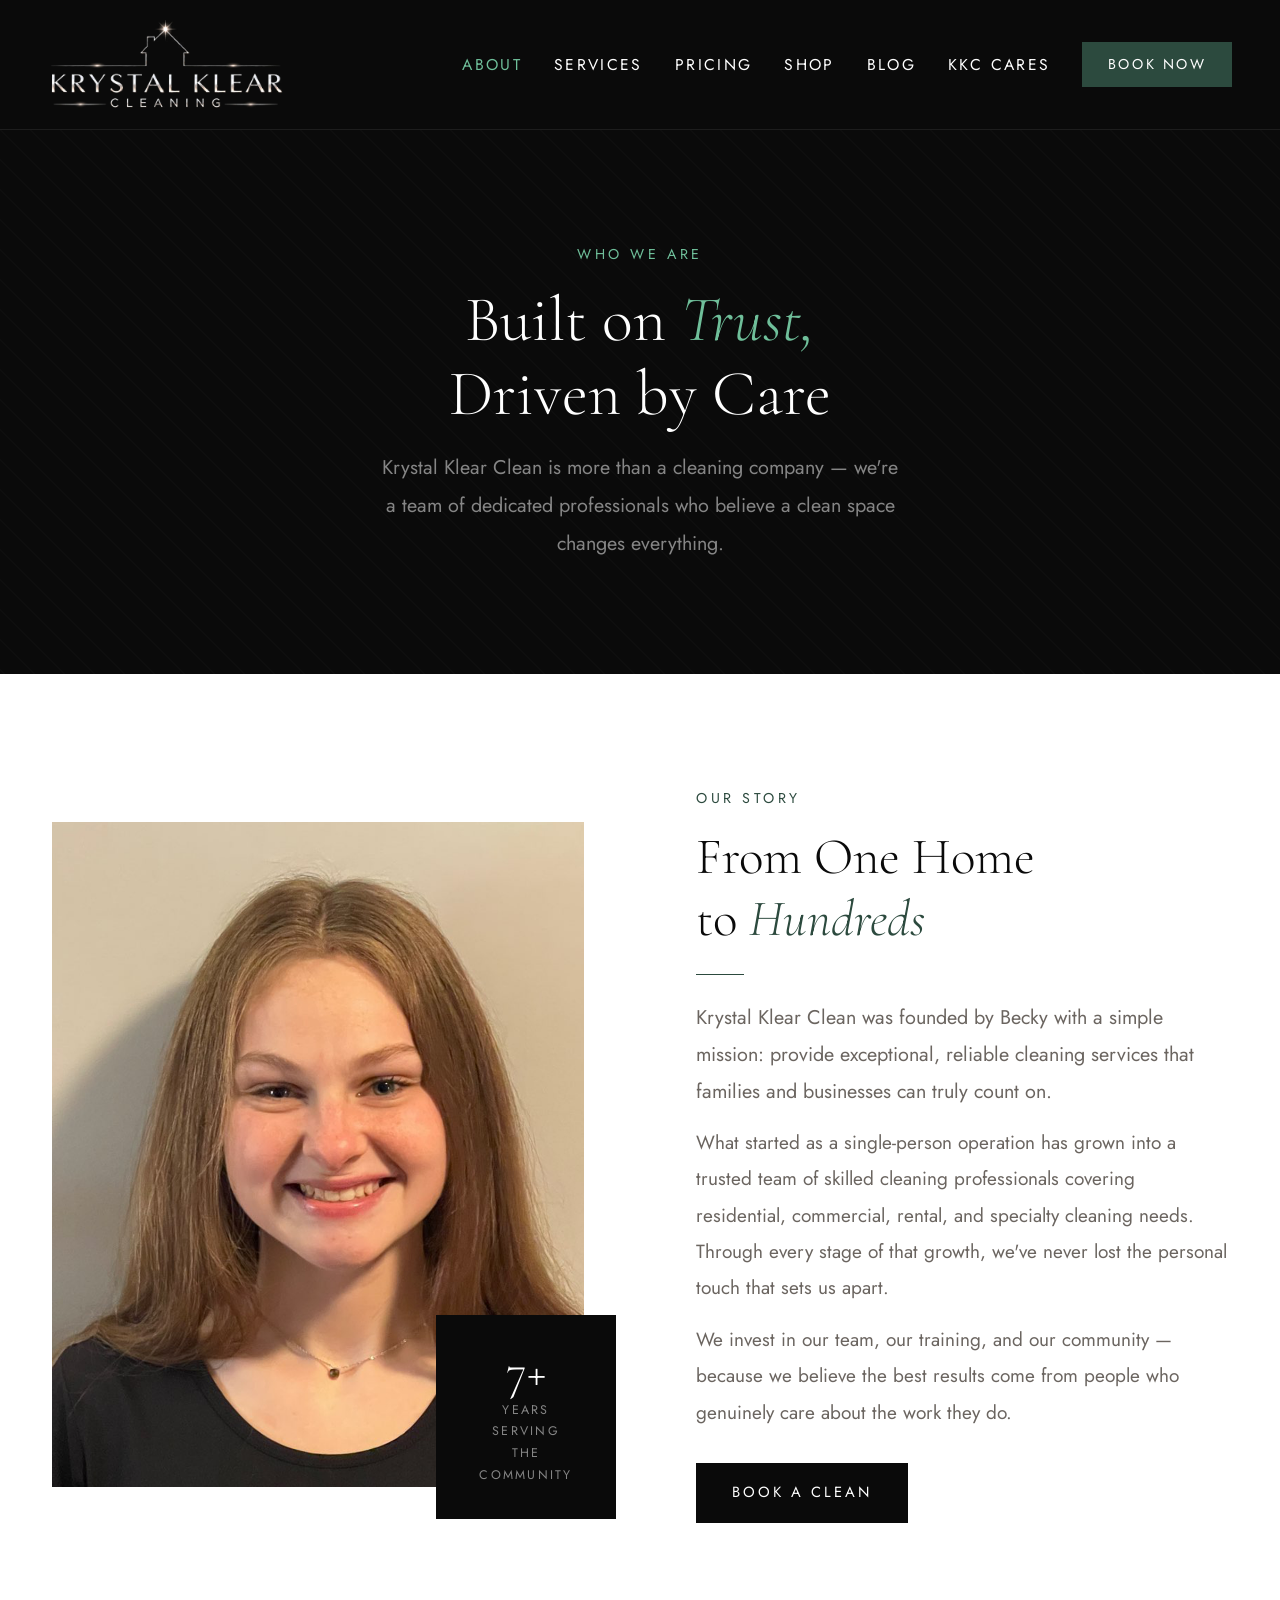
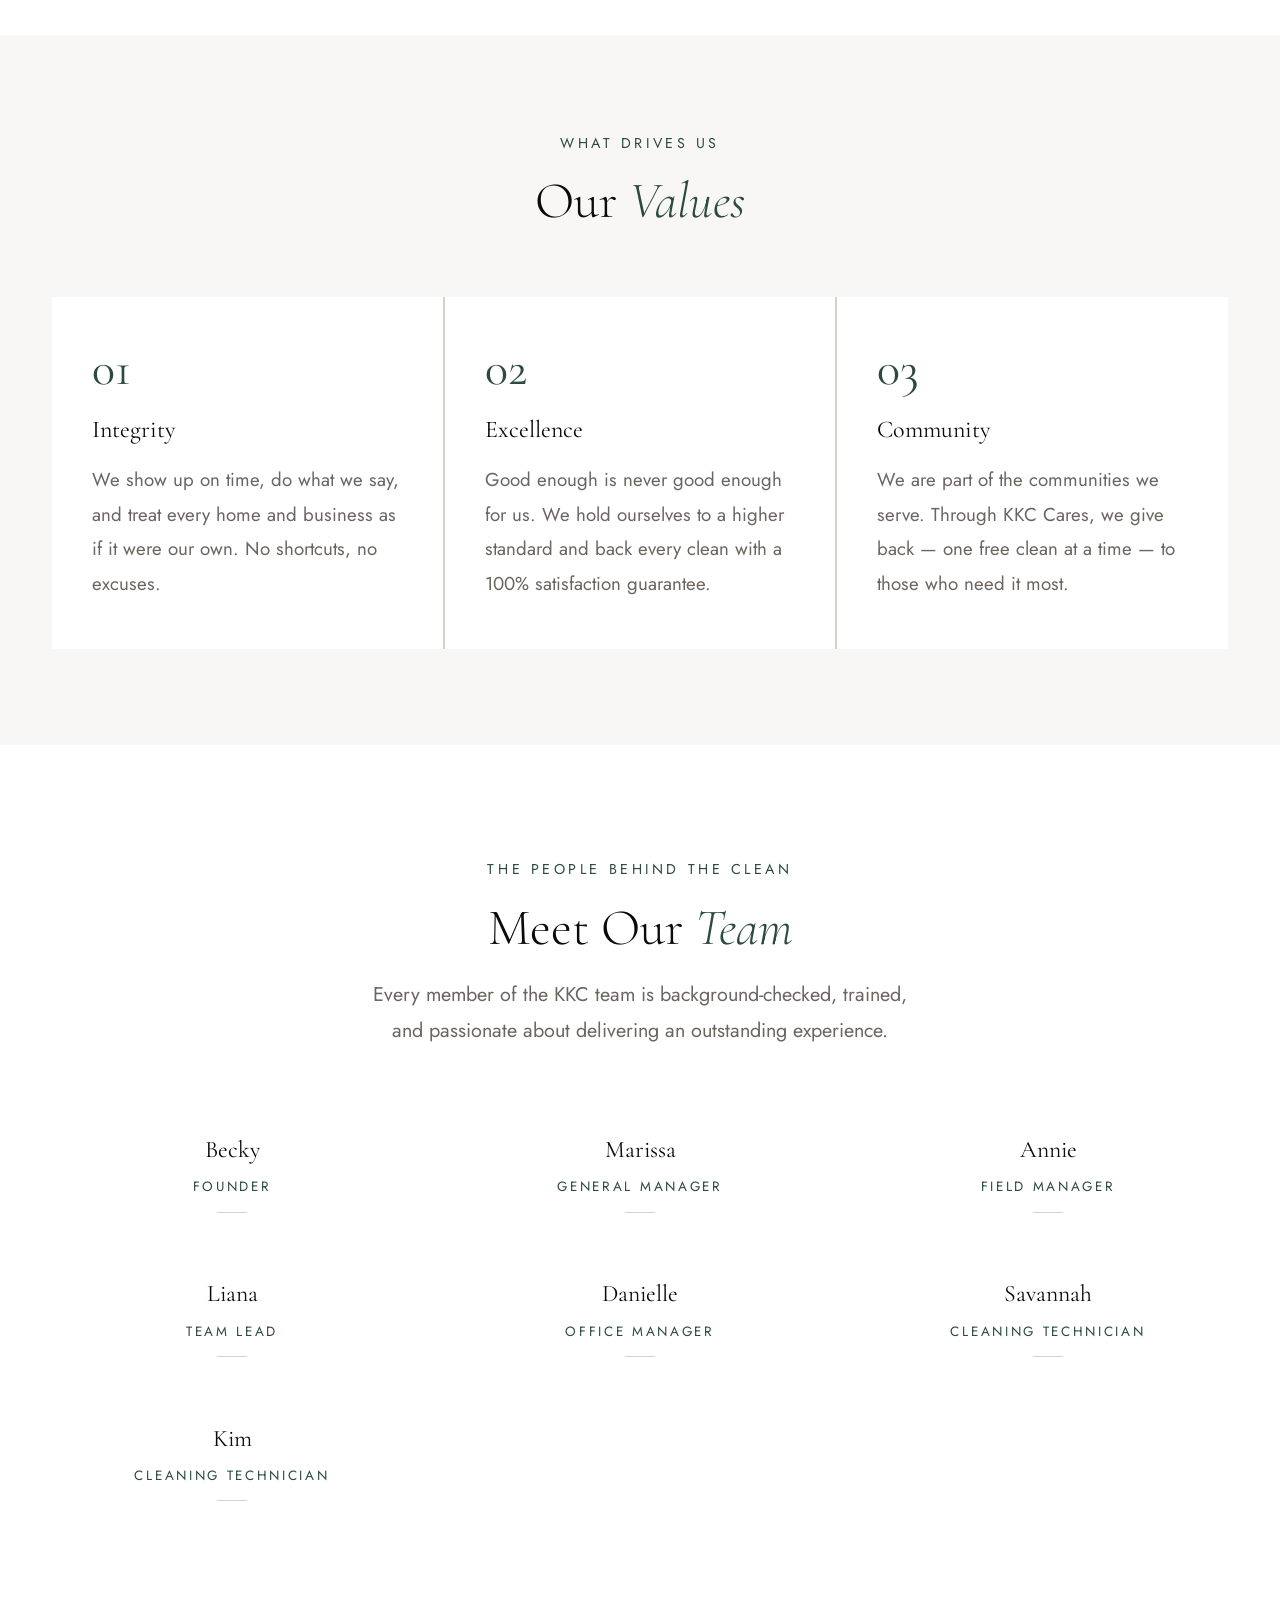
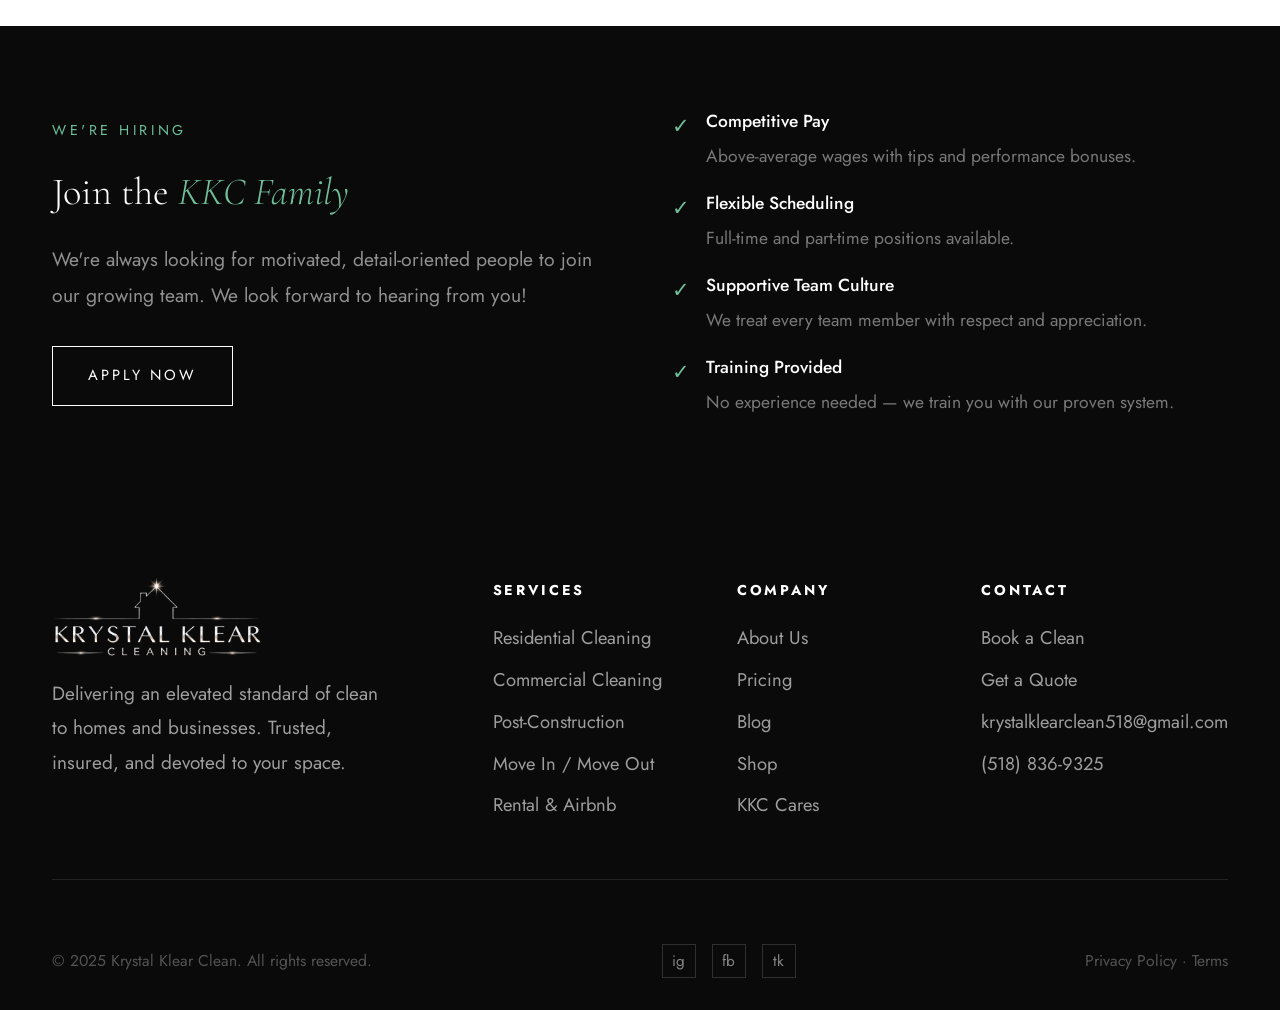
==== about.html @ 365a9bf4 "Remove team headshots from About page Co-Authored-By: Claude Opus 5.5 <noreply@anthropic.com>" ====
<!DOCTYPE html>
<html lang="en">
<head>
  <meta charset="UTF-8">
  <meta name="viewport" content="width=device-width, initial-scale=1.0">
  <title>About Us — Krystal Klear Clean</title>
  <link rel="icon" type="image/png" sizes="32x32" href="assets/favicon-32.png?v=2">
  <link rel="icon" type="image/png" sizes="192x192" href="assets/favicon-192.png?v=2">
  <link rel="apple-touch-icon" href="assets/apple-touch-icon.png?v=2">
  <link rel="preconnect" href="https://fonts.googleapis.com">
  <link rel="preconnect" href="https://fonts.gstatic.com" crossorigin>
  <link href="https://fonts.googleapis.com/css2?family=Cormorant+Garamond:ital,wght@0,300;0,400;0,500;1,300;1,400&family=Jost:wght@300;400;500;600&display=swap" rel="stylesheet">
  <link rel="stylesheet" href="assets/kkc.css">
  <style>
.about-hero { background: var(--black); padding: 7rem 0; text-align: center; position: relative; overflow: hidden; }
.about-hero::before { content: ''; position: absolute; inset: 0; background: repeating-linear-gradient(45deg, rgba(255,255,255,0.015) 0, rgba(255,255,255,0.015) 1px, transparent 0, transparent 50%); background-size: 30px 30px; }
.about-hero .section-label { position: relative; color: var(--green-light); }
.about-hero h1 { font-family: var(--font-serif); font-size: clamp(2.8rem,5vw,4.5rem); font-weight: 300; color: var(--white); line-height: 1.15; position: relative; }
.about-hero h1 em { font-style: italic; color: var(--green-light); }
.about-hero p { font-size: 1.24rem; color: rgba(255,255,255,0.5); max-width: 520px; margin: 1.2rem auto 0; line-height: 1.9; position: relative; }

.about-story { padding: 7rem 0; }
.about-story-inner { display: grid; grid-template-columns: 1fr 1fr; gap: 7rem; align-items: center; }
.about-story-img { position: relative; }
.about-story-img img { width: 100%; aspect-ratio: 4/5; object-fit: cover; object-position: top; display: block; }
.about-story-img-accent { position: absolute; bottom: -2rem; right: -2rem; background: var(--black); color: var(--white); padding: 2rem; width: 180px; text-align: center; }
.about-story-img-accent .num { font-family: var(--font-serif); font-size: 3rem; font-weight: 300; line-height: 1; }
.about-story-img-accent .lbl { font-family: var(--font-sans); font-size: 0.78rem; letter-spacing: 0.18em; text-transform: uppercase; color: rgba(255,255,255,0.5); margin-top: 0.3rem; }

.about-values { background: var(--off-white); padding: 6rem 0; }
.about-values-header { text-align: center; margin-bottom: 4rem; }
.values-grid { display: grid; grid-template-columns: repeat(3,1fr); gap: 2px; background: var(--mid-gray); }
.value-card { background: var(--white); padding: 3rem 2.5rem; }
.value-card .value-num { font-family: var(--font-serif); font-size: 3rem; font-weight: 400; color: var(--green); line-height: 1; margin-bottom: 1rem; }
.value-card h3 { font-family: var(--font-serif); font-size: 1.5rem; font-weight: 400; margin-bottom: 0.75rem; }
.value-card p { font-size: 1.17rem; color: var(--dark-gray); line-height: 1.85; }

.team-section { padding: 7rem 0; }
.team-header { text-align: center; margin-bottom: 5rem; }
.team-grid { display: grid; grid-template-columns: repeat(3,1fr); gap: 3rem; }
.team-card { text-align: center; }
.member-name { font-family: var(--font-serif); font-size: 1.48rem; font-weight: 400; margin-bottom: 0.3rem; }
.member-title { font-family: var(--font-sans); font-size: 0.84rem; letter-spacing: 0.2em; text-transform: uppercase; color: var(--green); }
.member-divider { width: 30px; height: 1px; background: var(--mid-gray); margin: 0.8rem auto; }

.join-banner { background: var(--black); padding: 5rem 0; }
.join-banner-inner { display: grid; grid-template-columns: 1fr 1fr; gap: 4rem; align-items: center; }
.join-banner .section-label { color: var(--green-light); }
.join-banner h2 { font-family: var(--font-serif); font-size: clamp(1.8rem,3vw,2.8rem); font-weight: 300; color: var(--white); margin-bottom: 1rem; }
.join-banner h2 em { font-style: italic; color: var(--green-light); }
.join-banner p { font-size: 1.21rem; color: rgba(255,255,255,0.55); line-height: 1.85; }
.join-perks { display: flex; flex-direction: column; gap: 1rem; }
.join-perk { display: flex; gap: 1rem; align-items: flex-start; }
.join-perk-icon { color: var(--green-light); font-size: 1.3rem; margin-top: 0.1rem; flex-shrink: 0; }
.join-perk-text h5 { font-family: var(--font-sans); font-size: 1.09rem; font-weight: 500; color: var(--white); margin-bottom: 0.2rem; }
.join-perk-text p { font-size: 1.09rem; color: rgba(255,255,255,0.45); margin: 0; }
  </style>
</head>
<body>
<div id="kkc-header"></div>

<div class="about-hero">
  <div class="container">
    <span class="section-label">Who We Are</span>
    <h1>Built on <em>Trust,</em><br>Driven by Care</h1>
    <p>Krystal Klear Clean is more than a cleaning company — we're a team of dedicated professionals who believe a clean space changes everything.</p>
  </div>
</div>

<div class="about-story">
  <div class="container">
    <div class="about-story-inner">
      <div class="about-story-img">
        <img src="assets/team-becky.png" alt="Becky, Founder">
        <div class="about-story-img-accent">
          <div class="num">7+</div>
          <div class="lbl">Years Serving<br>the Community</div>
        </div>
      </div>
      <div>
        <span class="section-label">Our Story</span>
        <h2 class="section-title">From One Home<br>to <em>Hundreds</em></h2>
        <div class="divider"></div>
        <p class="section-subtitle">Krystal Klear Clean was founded by Becky with a simple mission: provide exceptional, reliable cleaning services that families and businesses can truly count on.</p>
        <p style="font-size:1.19rem;color:var(--dark-gray);line-height:1.9;margin-top:1rem;">What started as a single-person operation has grown into a trusted team of skilled cleaning professionals covering residential, commercial, rental, and specialty cleaning needs. Through every stage of that growth, we've never lost the personal touch that sets us apart.</p>
        <p style="font-size:1.19rem;color:var(--dark-gray);line-height:1.9;margin-top:1rem;">We invest in our team, our training, and our community — because we believe the best results come from people who genuinely care about the work they do.</p>
        <a href="contact.html" class="btn btn-dark" style="margin-top:2rem;">Book a Clean</a>
      </div>
    </div>
  </div>
</div>

<div class="about-values">
  <div class="container">
    <div class="about-values-header">
      <span class="section-label">What Drives Us</span>
      <h2 class="section-title">Our <em>Values</em></h2>
    </div>
    <div class="values-grid">
      <div class="value-card"><div class="value-num">01</div><h3>Integrity</h3><p>We show up on time, do what we say, and treat every home and business as if it were our own. No shortcuts, no excuses.</p></div>
      <div class="value-card"><div class="value-num">02</div><h3>Excellence</h3><p>Good enough is never good enough for us. We hold ourselves to a higher standard and back every clean with a 100% satisfaction guarantee.</p></div>
      <div class="value-card"><div class="value-num">03</div><h3>Community</h3><p>We are part of the communities we serve. Through KKC Cares, we give back — one free clean at a time — to those who need it most.</p></div>
    </div>
  </div>
</div>

<div class="team-section">
  <div class="container">
    <div class="team-header">
      <span class="section-label">The People Behind the Clean</span>
      <h2 class="section-title">Meet Our <em>Team</em></h2>
      <p class="section-subtitle" style="text-align:center;margin:1rem auto 0;">Every member of the KKC team is background-checked, trained, and passionate about delivering an outstanding experience.</p>
    </div>
    <div class="team-grid">
      <div class="team-card"><div class="member-name">Becky</div><div class="member-title">Founder</div><div class="member-divider"></div></div>
      <div class="team-card"><div class="member-name">Marissa</div><div class="member-title">General Manager</div><div class="member-divider"></div></div>
      <div class="team-card"><div class="member-name">Annie</div><div class="member-title">Field Manager</div><div class="member-divider"></div></div>
      <div class="team-card"><div class="member-name">Liana</div><div class="member-title">Team Lead</div><div class="member-divider"></div></div>
      <div class="team-card"><div class="member-name">Danielle</div><div class="member-title">Office Manager</div><div class="member-divider"></div></div>
      <div class="team-card"><div class="member-name">Savannah</div><div class="member-title">Cleaning Technician</div><div class="member-divider"></div></div>
      <div class="team-card"><div class="member-name">Kim</div><div class="member-title">Cleaning Technician</div><div class="member-divider"></div></div>
    </div>
  </div>
</div>

<div class="join-banner">
  <div class="container">
    <div class="join-banner-inner">
      <div>
        <span class="section-label">We're Hiring</span>
        <h2>Join the <em>KKC Family</em></h2>
        <p>We're always looking for motivated, detail-oriented people to join our growing team. We look forward to hearing from you!</p>
        <a href="contact.html" class="btn btn-outline-white" style="margin-top:2rem;">Apply Now</a>
      </div>
      <div class="join-perks">
        <div class="join-perk"><div class="join-perk-icon">✓</div><div class="join-perk-text"><h5>Competitive Pay</h5><p>Above-average wages with tips and performance bonuses.</p></div></div>
        <div class="join-perk"><div class="join-perk-icon">✓</div><div class="join-perk-text"><h5>Flexible Scheduling</h5><p>Full-time and part-time positions available.</p></div></div>
        <div class="join-perk"><div class="join-perk-icon">✓</div><div class="join-perk-text"><h5>Supportive Team Culture</h5><p>We treat every team member with respect and appreciation.</p></div></div>
        <div class="join-perk"><div class="join-perk-icon">✓</div><div class="join-perk-text"><h5>Training Provided</h5><p>No experience needed — we train you with our proven system.</p></div></div>
      </div>
    </div>
  </div>
</div>

<div id="kkc-footer"></div>
<script src="assets/kkc-shared.js"></script>
</body>
</html>
---- assets/kkc.css ----
@import url('https://fonts.googleapis.com/css2?family=Cormorant+Garamond:ital,wght@0,300;0,400;0,500;1,300;1,400&family=Jost:wght@300;400;500;600&display=swap');

:root {
  --black:      #0a0a0a;
  --white:      #ffffff;
  --off-white:  #f8f7f5;
  --light-gray: #f2f1ef;
  --mid-gray:   #d4d0cb;
  --dark-gray:  #6b6560;
  --green:      #2c4a3e;
  --green-light: #6fbf9a;
  --font-serif: 'Cormorant Garamond', Georgia, serif;
  --font-sans:  'Jost', 'Helvetica Neue', Arial, sans-serif;
  --max-w:      1240px;
  --transition: 0.3s ease;
}

*, *::before, *::after { box-sizing: border-box; margin: 0; padding: 0; }
html { scroll-behavior: smooth; }
body { font-family: var(--font-sans); background: var(--white); color: var(--black); font-size: 16px; line-height: 1.75; -webkit-font-smoothing: antialiased; }
img { max-width: 100%; display: block; }
a { color: inherit; text-decoration: none; }
ul { list-style: none; }

/* ─── HEADER ─── */
.site-header {
  position: sticky; top: 0; z-index: 100;
  background: var(--black); border-bottom: 1px solid rgba(255,255,255,0.08);
  padding: 0 3rem; display: flex; align-items: center; justify-content: space-between;
  height: 130px;
}
.site-header .logo { display: flex; align-items: center; }
.site-header .logo img { height: 90px; width: auto; display: block; }
.site-nav { display: flex; gap: 2rem; align-items: center; }
.site-nav a { font-family: var(--font-sans); font-size: 0.98rem; letter-spacing: 0.15em; text-transform: uppercase; color: var(--white); transition: var(--transition); }
.site-nav a:hover, .site-nav a.active { color: var(--green-light); }
.site-nav .btn-nav {
  background: var(--green); color: var(--white); padding: 0.65rem 1.6rem;
  font-size: 0.89rem; letter-spacing: 0.18em; text-transform: uppercase;
  transition: var(--transition);
}
.site-nav .btn-nav:hover { background: var(--green-light); color: var(--black); }

/* ─── FOOTER ─── */
.site-footer { background: var(--black); color: rgba(255,255,255,0.6); padding: 5rem 0 2rem; }
.footer-grid {
  display: grid; grid-template-columns: 2fr 1fr 1fr 1fr; gap: 3rem;
  margin-bottom: 4rem; padding-bottom: 3rem; border-bottom: 1px solid rgba(255,255,255,0.1);
}
.footer-brand img { height: 80px; width: auto; margin-bottom: 1.2rem; }
.footer-brand p { font-size: 1.19rem; line-height: 1.8; max-width: 340px; }
.footer-col h5 { font-family: var(--font-sans); font-size: 0.89rem; letter-spacing: 0.2em; text-transform: uppercase; color: var(--white); margin-bottom: 1.2rem; }
.footer-col ul li { margin-bottom: 0.6rem; }
.footer-col ul li a { font-size: 1.15rem; transition: var(--transition); }
.footer-col ul li a:hover { color: var(--white); }
.footer-bottom {
  display: flex; justify-content: space-between; align-items: center; flex-wrap: wrap; gap: 1rem;
  font-size: 0.98rem; color: rgba(255,255,255,0.3);
}
.footer-social { display: flex; gap: 1rem; }
.footer-social a {
  width: 34px; height: 34px; border: 1px solid rgba(255,255,255,0.15);
  display: flex; align-items: center; justify-content: center;
  font-size: 0.95rem; color: rgba(255,255,255,0.5); transition: var(--transition);
}
.footer-social a:hover { border-color: var(--white); color: var(--white); }

/* ─── SHARED COMPONENTS ─── */
.container { max-width: var(--max-w); margin: 0 auto; padding: 0 2rem; }
.section-label { font-family: var(--font-sans); font-size: 0.89rem; letter-spacing: 0.25em; text-transform: uppercase; color: var(--green); display: block; margin-bottom: 1rem; }
.section-title { font-family: var(--font-serif); font-size: clamp(2rem, 4vw, 3.2rem); font-weight: 300; line-height: 1.2; color: var(--black); }
.section-title em { font-style: italic; color: var(--green); }
.section-subtitle { font-family: var(--font-sans); font-size: 1.24rem; color: var(--dark-gray); max-width: 560px; line-height: 1.85; margin-top: 1.2rem; }
.divider { width: 48px; height: 1px; background: var(--green); margin: 1.5rem 0; }
.btn { display: inline-block; font-family: var(--font-sans); font-size: 0.92rem; letter-spacing: 0.2em; text-transform: uppercase; padding: 1rem 2.2rem; transition: var(--transition); cursor: pointer; border: none; }
.btn-dark { background: var(--black); color: var(--white); border: 1px solid var(--black); }
.btn-dark:hover { background: var(--green); border-color: var(--green); }
.btn-outline { background: transparent; color: var(--black); border: 1px solid var(--black); }
.btn-outline:hover { background: var(--black); color: var(--white); }
.btn-outline-white { background: transparent; color: var(--white); border: 1px solid var(--white); }
.btn-outline-white:hover { background: var(--white); color: var(--black); }

/* ─── PAGE HERO ─── */
.page-hero { background: var(--black); padding: 7rem 0 5rem; text-align: center; position: relative; overflow: hidden; }
.page-hero::before { content: ''; position: absolute; inset: 0; background: repeating-linear-gradient(45deg, rgba(255,255,255,0.015) 0, rgba(255,255,255,0.015) 1px, transparent 0, transparent 50%); background-size: 30px 30px; }
.page-hero .section-label { position: relative; color: var(--green-light); }
.page-hero h1 { font-family: var(--font-serif); font-size: clamp(2.8rem, 5vw, 4.5rem); font-weight: 300; color: var(--white); line-height: 1.15; position: relative; }
.page-hero h1 em { font-style: italic; color: var(--green-light); }
.page-hero p { font-size: 1.24rem; color: rgba(255,255,255,0.5); max-width: 500px; margin: 1.2rem auto 0; position: relative; }

/* ─── CTA BANNER ─── */
.cta-banner { background: var(--green); padding: 5rem 0; text-align: center; }
.cta-banner h2 { font-family: var(--font-serif); font-size: clamp(1.8rem, 3.5vw, 2.8rem); font-weight: 300; color: var(--white); margin-bottom: 1rem; }
.cta-banner p { font-size: 1.24rem; color: rgba(255,255,255,0.7); margin-bottom: 2rem; }
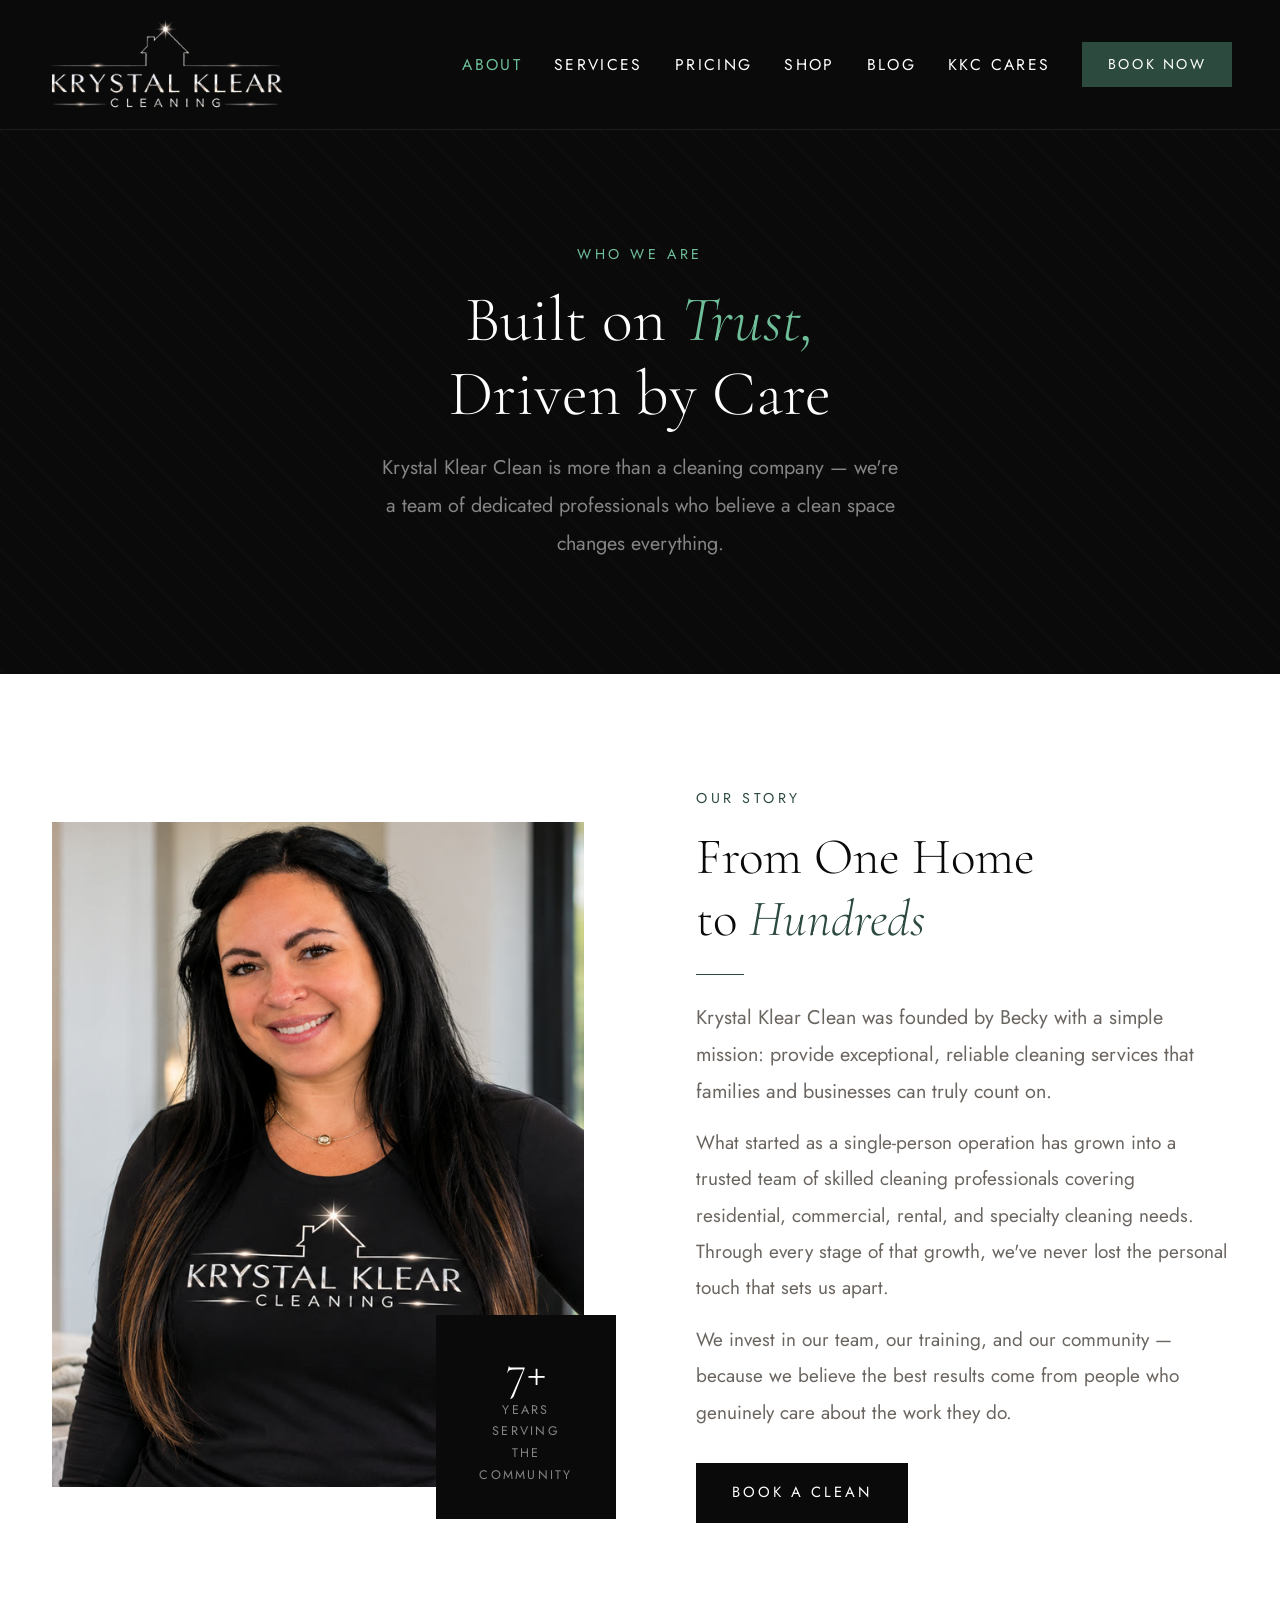
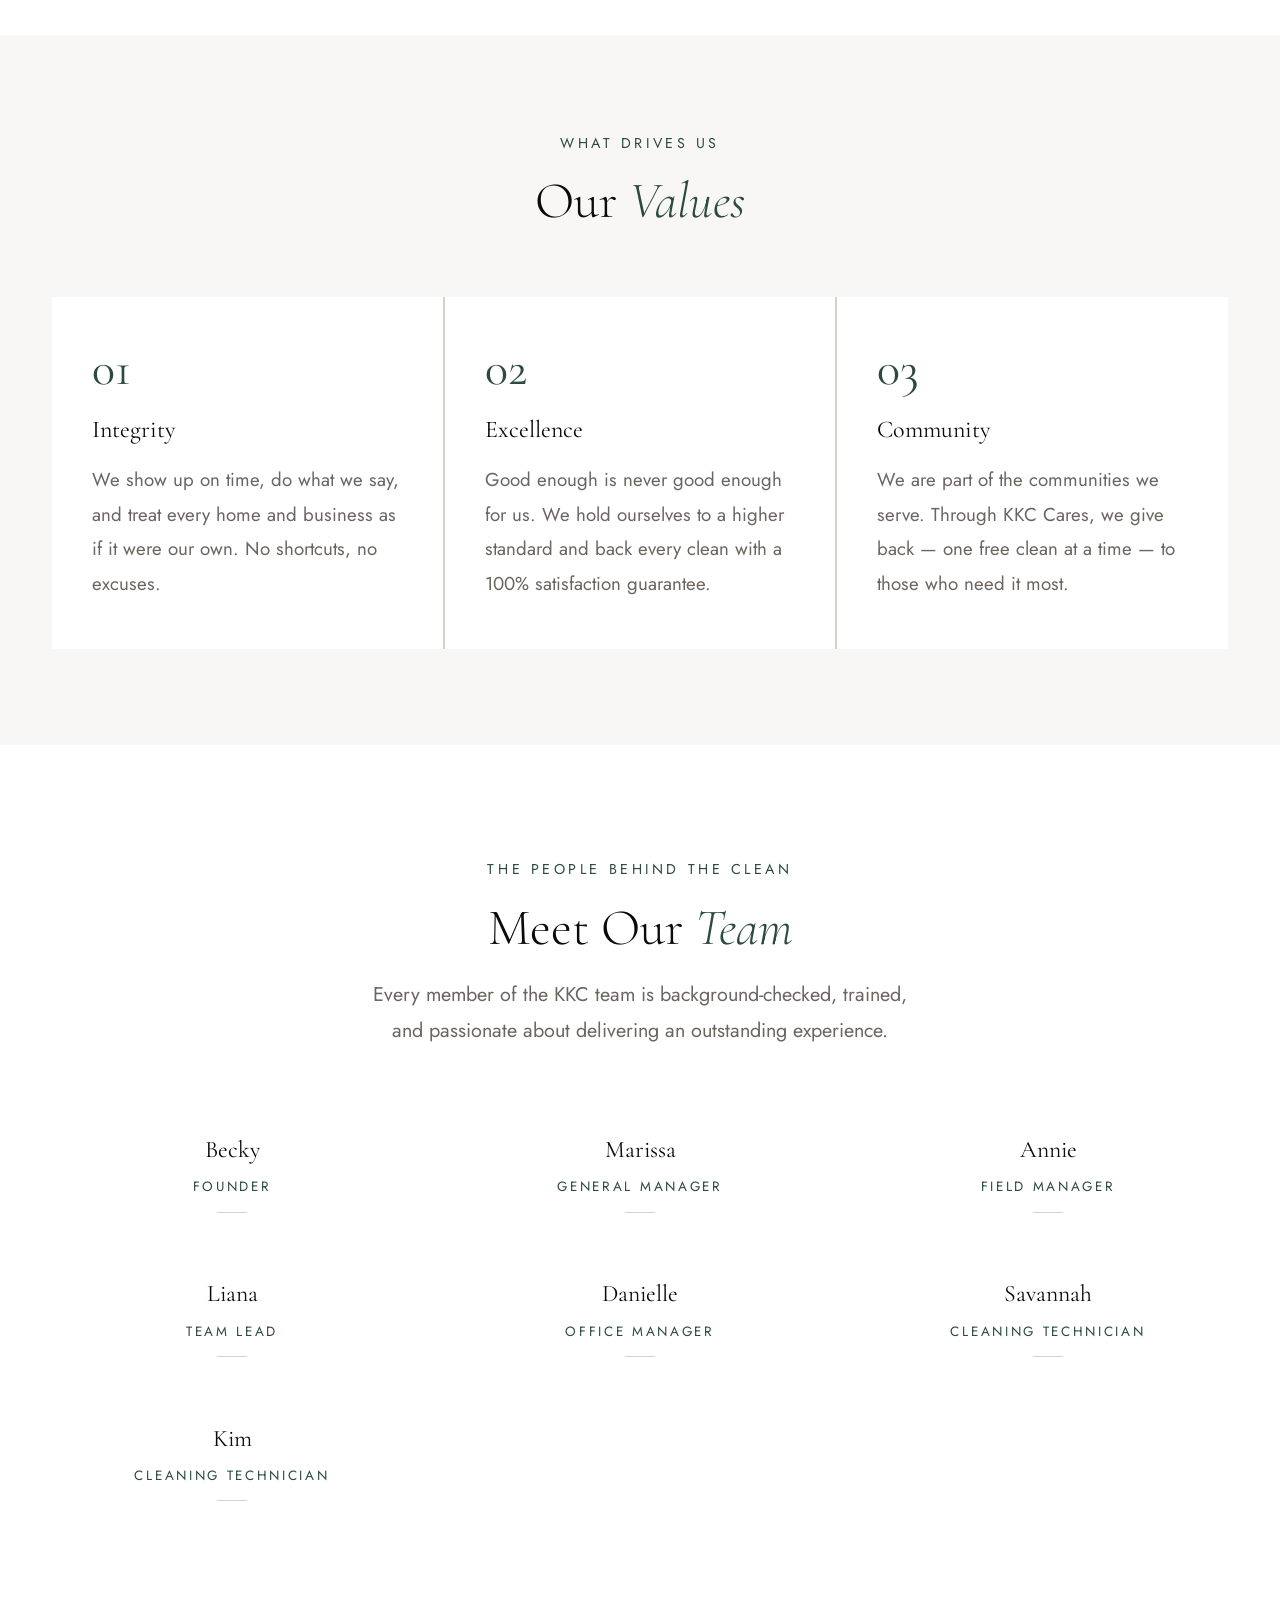
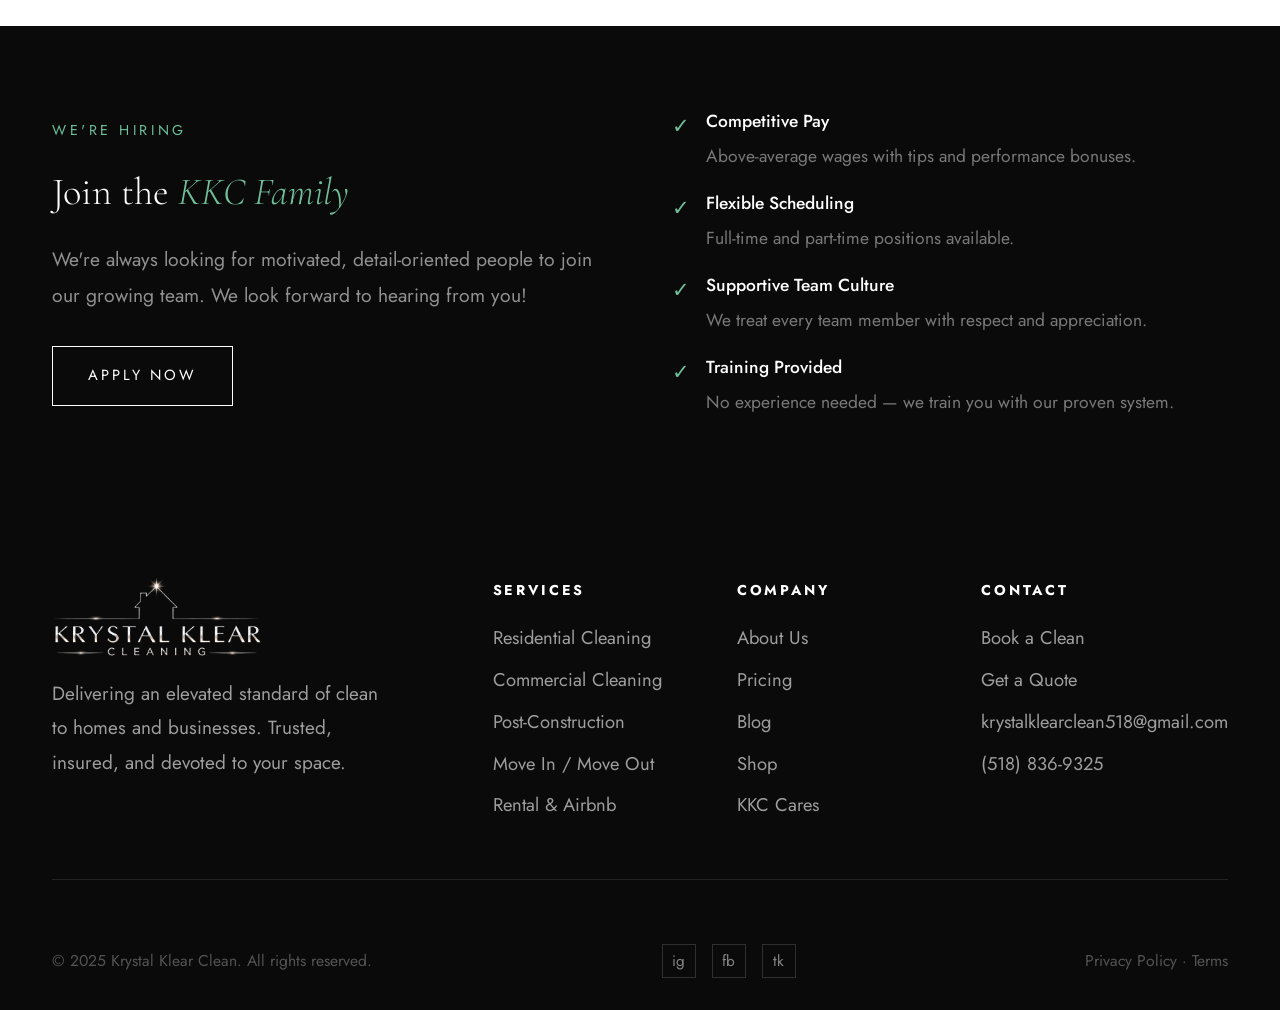
==== commit 9674cdeb: "New photo of Becky on About page Co-Authored-By: Claude Opus 5.5 <noreply@anthropic.com>" ====
--- a/about.html
+++ b/about.html
@@ -4,9 +4,9 @@
   <meta charset="UTF-8">
   <meta name="viewport" content="width=device-width, initial-scale=1.0">
   <title>About Us — Krystal Klear Clean</title>
-  <link rel="icon" type="image/png" sizes="32x32" href="assets/favicon-32.png?v=2">
-  <link rel="icon" type="image/png" sizes="192x192" href="assets/favicon-192.png?v=2">
-  <link rel="apple-touch-icon" href="assets/apple-touch-icon.png?v=2">
+  <link rel="icon" type="image/png" sizes="32x32" href="assets/favicon-32.png?v=3">
+  <link rel="icon" type="image/png" sizes="192x192" href="assets/favicon-192.png?v=3">
+  <link rel="apple-touch-icon" href="assets/apple-touch-icon.png?v=3">
   <link rel="preconnect" href="https://fonts.googleapis.com">
   <link rel="preconnect" href="https://fonts.gstatic.com" crossorigin>
   <link href="https://fonts.googleapis.com/css2?family=Cormorant+Garamond:ital,wght@0,300;0,400;0,500;1,300;1,400&family=Jost:wght@300;400;500;600&display=swap" rel="stylesheet">
@@ -71,7 +71,7 @@
   <div class="container">
     <div class="about-story-inner">
       <div class="about-story-img">
-        <img src="assets/team-becky.png" alt="Becky, Founder">
+        <img src="assets/becky.jpg" alt="Becky, Founder of Krystal Klear Clean">
         <div class="about-story-img-accent">
           <div class="num">7+</div>
           <div class="lbl">Years Serving<br>the Community</div>
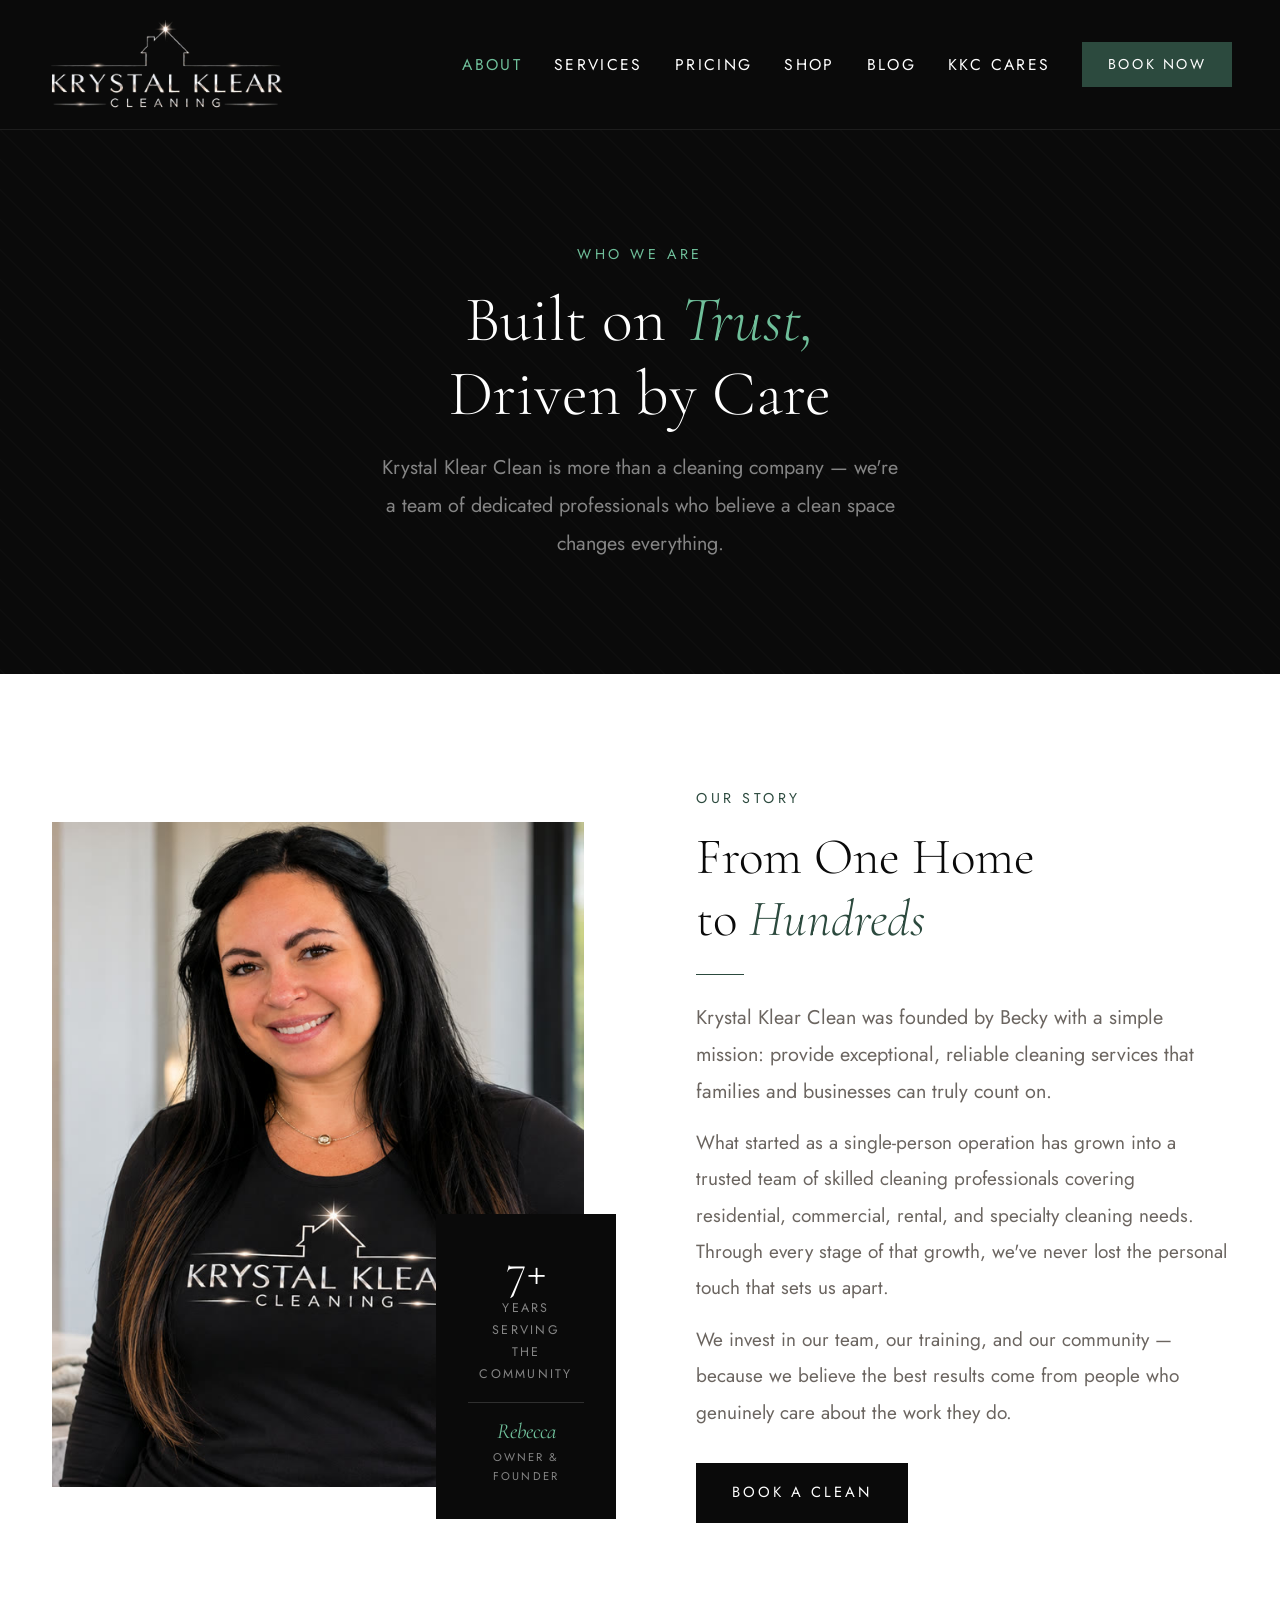
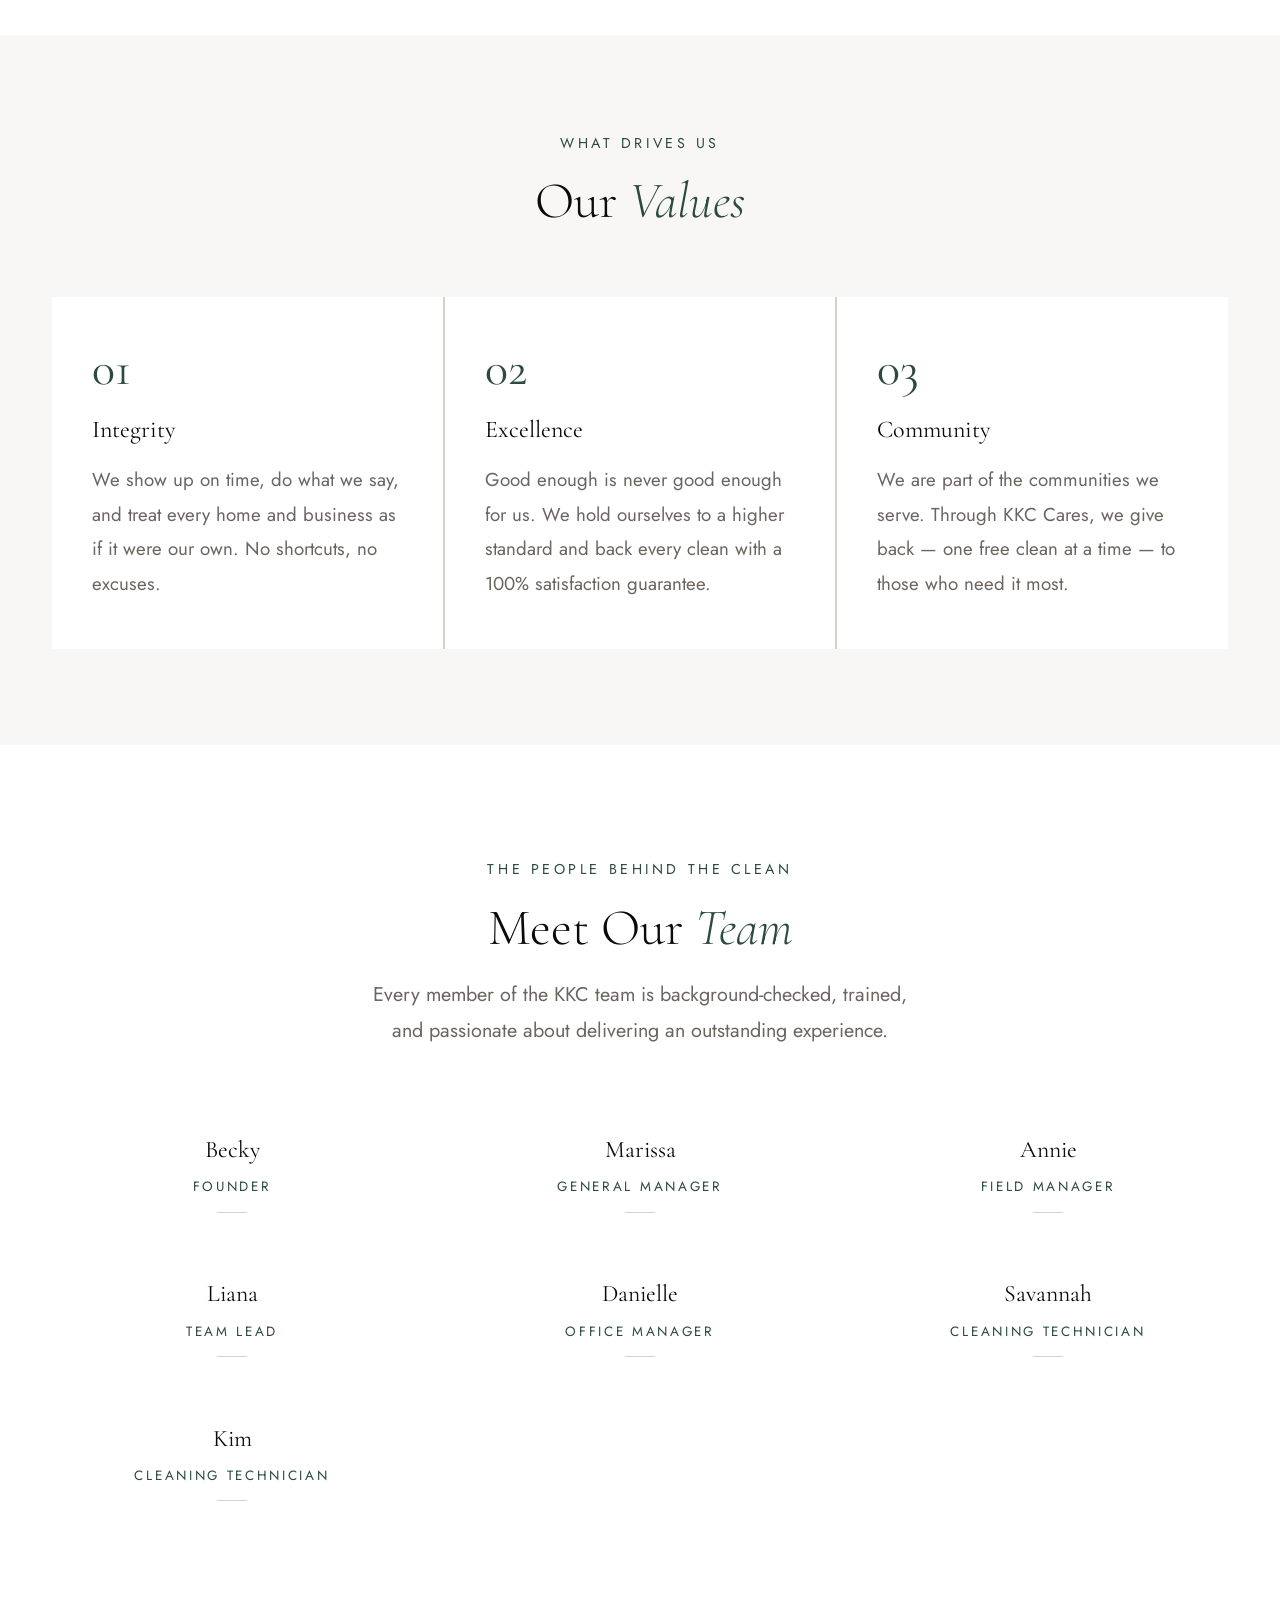
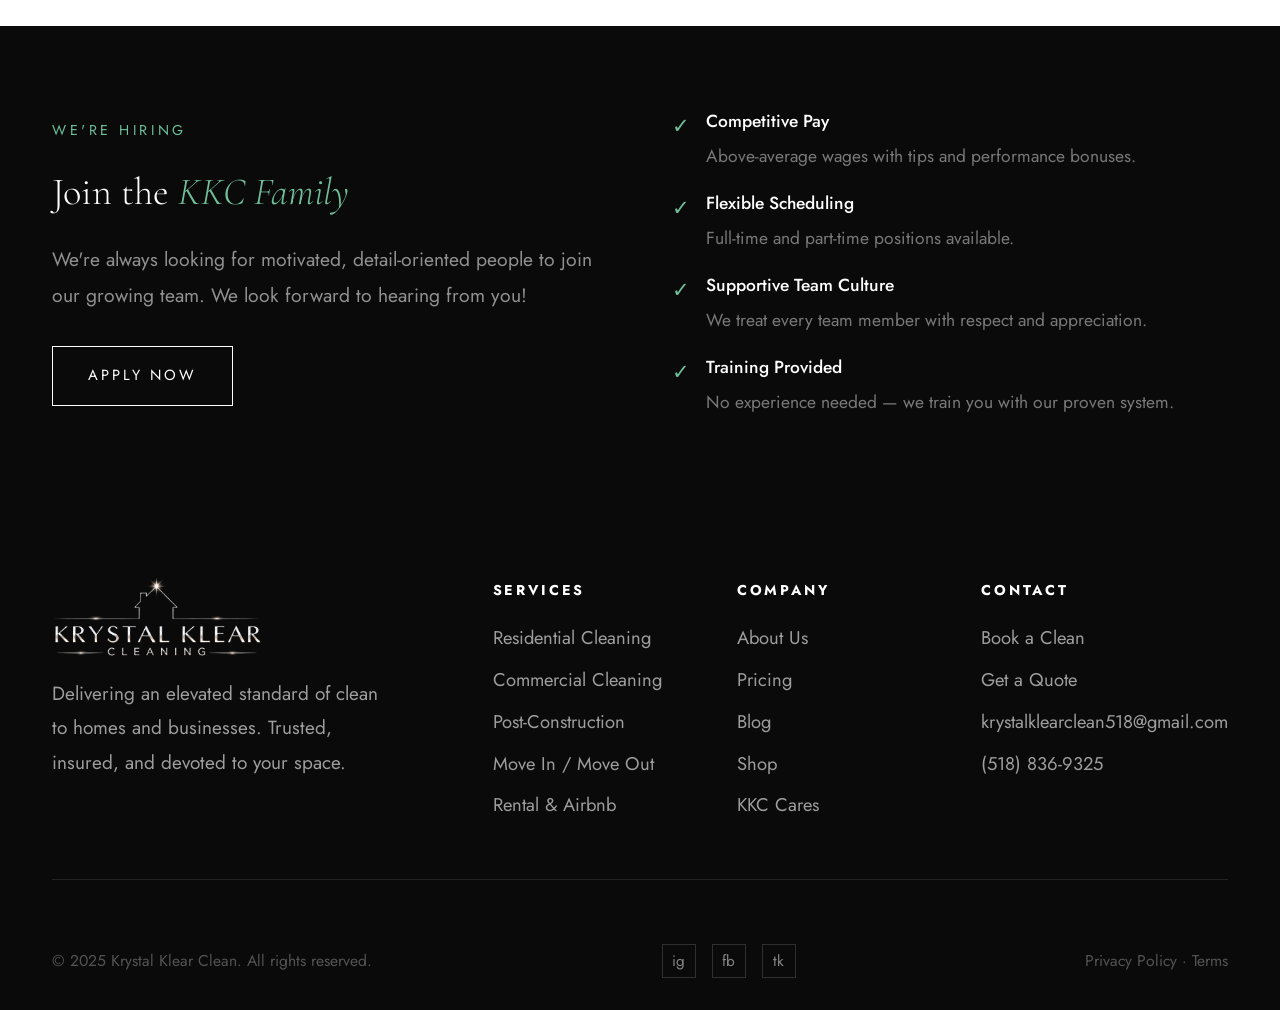
==== commit b0e0b1e5: "Credit Rebecca as owner and founder on About photo Co-Authored-By: Claude Opus 5.5 <noreply@anthropi" ====
--- a/about.html
+++ b/about.html
@@ -26,6 +26,9 @@
 .about-story-img-accent { position: absolute; bottom: -2rem; right: -2rem; background: var(--black); color: var(--white); padding: 2rem; width: 180px; text-align: center; }
 .about-story-img-accent .num { font-family: var(--font-serif); font-size: 3rem; font-weight: 300; line-height: 1; }
 .about-story-img-accent .lbl { font-family: var(--font-sans); font-size: 0.78rem; letter-spacing: 0.18em; text-transform: uppercase; color: rgba(255,255,255,0.5); margin-top: 0.3rem; }
+.about-story-img-accent .owner { margin-top: 1rem; padding-top: 1rem; border-top: 1px solid rgba(255,255,255,0.15); }
+.about-story-img-accent .owner-name { font-family: var(--font-serif); font-size: 1.35rem; font-style: italic; color: var(--green-light); line-height: 1.2; }
+.about-story-img-accent .owner-title { font-family: var(--font-sans); font-size: 0.7rem; letter-spacing: 0.18em; text-transform: uppercase; color: rgba(255,255,255,0.5); margin-top: 0.2rem; }
 
 .about-values { background: var(--off-white); padding: 6rem 0; }
 .about-values-header { text-align: center; margin-bottom: 4rem; }
@@ -75,6 +78,7 @@
         <div class="about-story-img-accent">
           <div class="num">7+</div>
           <div class="lbl">Years Serving<br>the Community</div>
+          <div class="owner"><div class="owner-name">Rebecca</div><div class="owner-title">Owner &amp; Founder</div></div>
         </div>
       </div>
       <div>
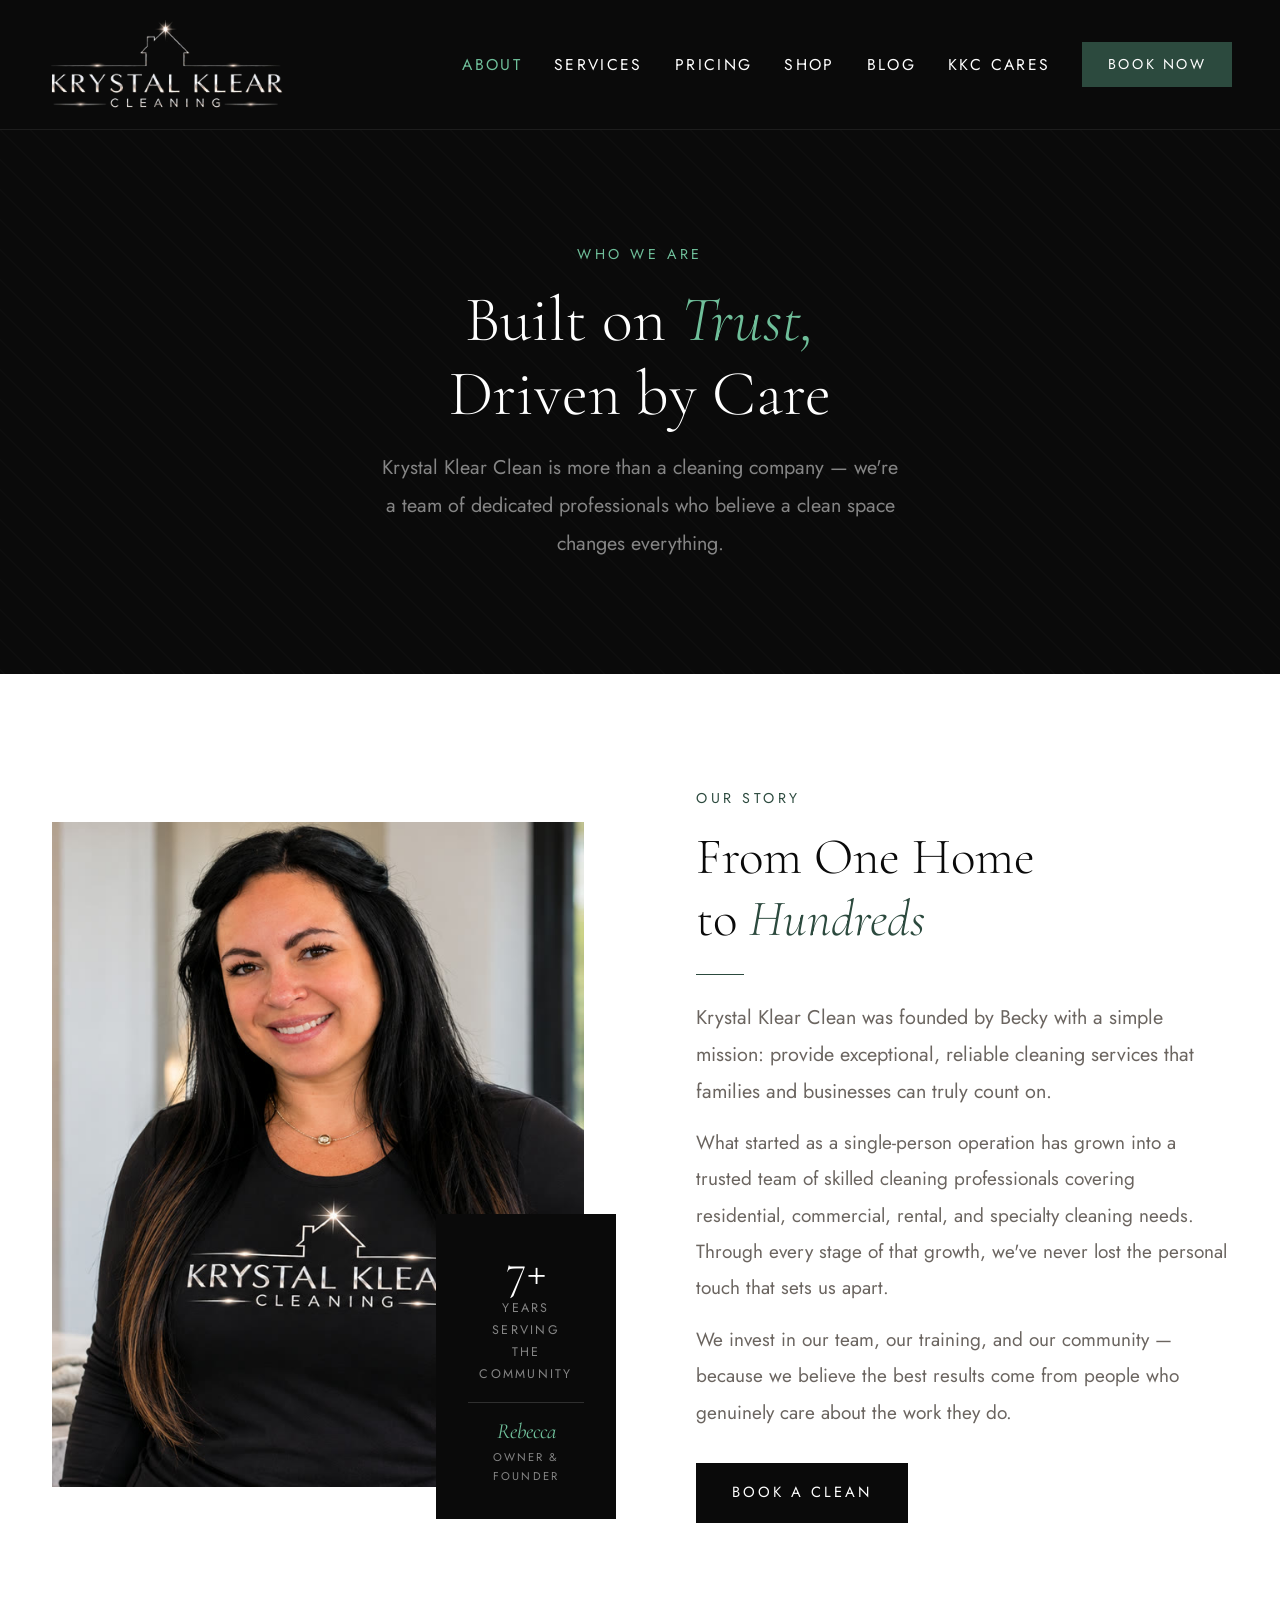
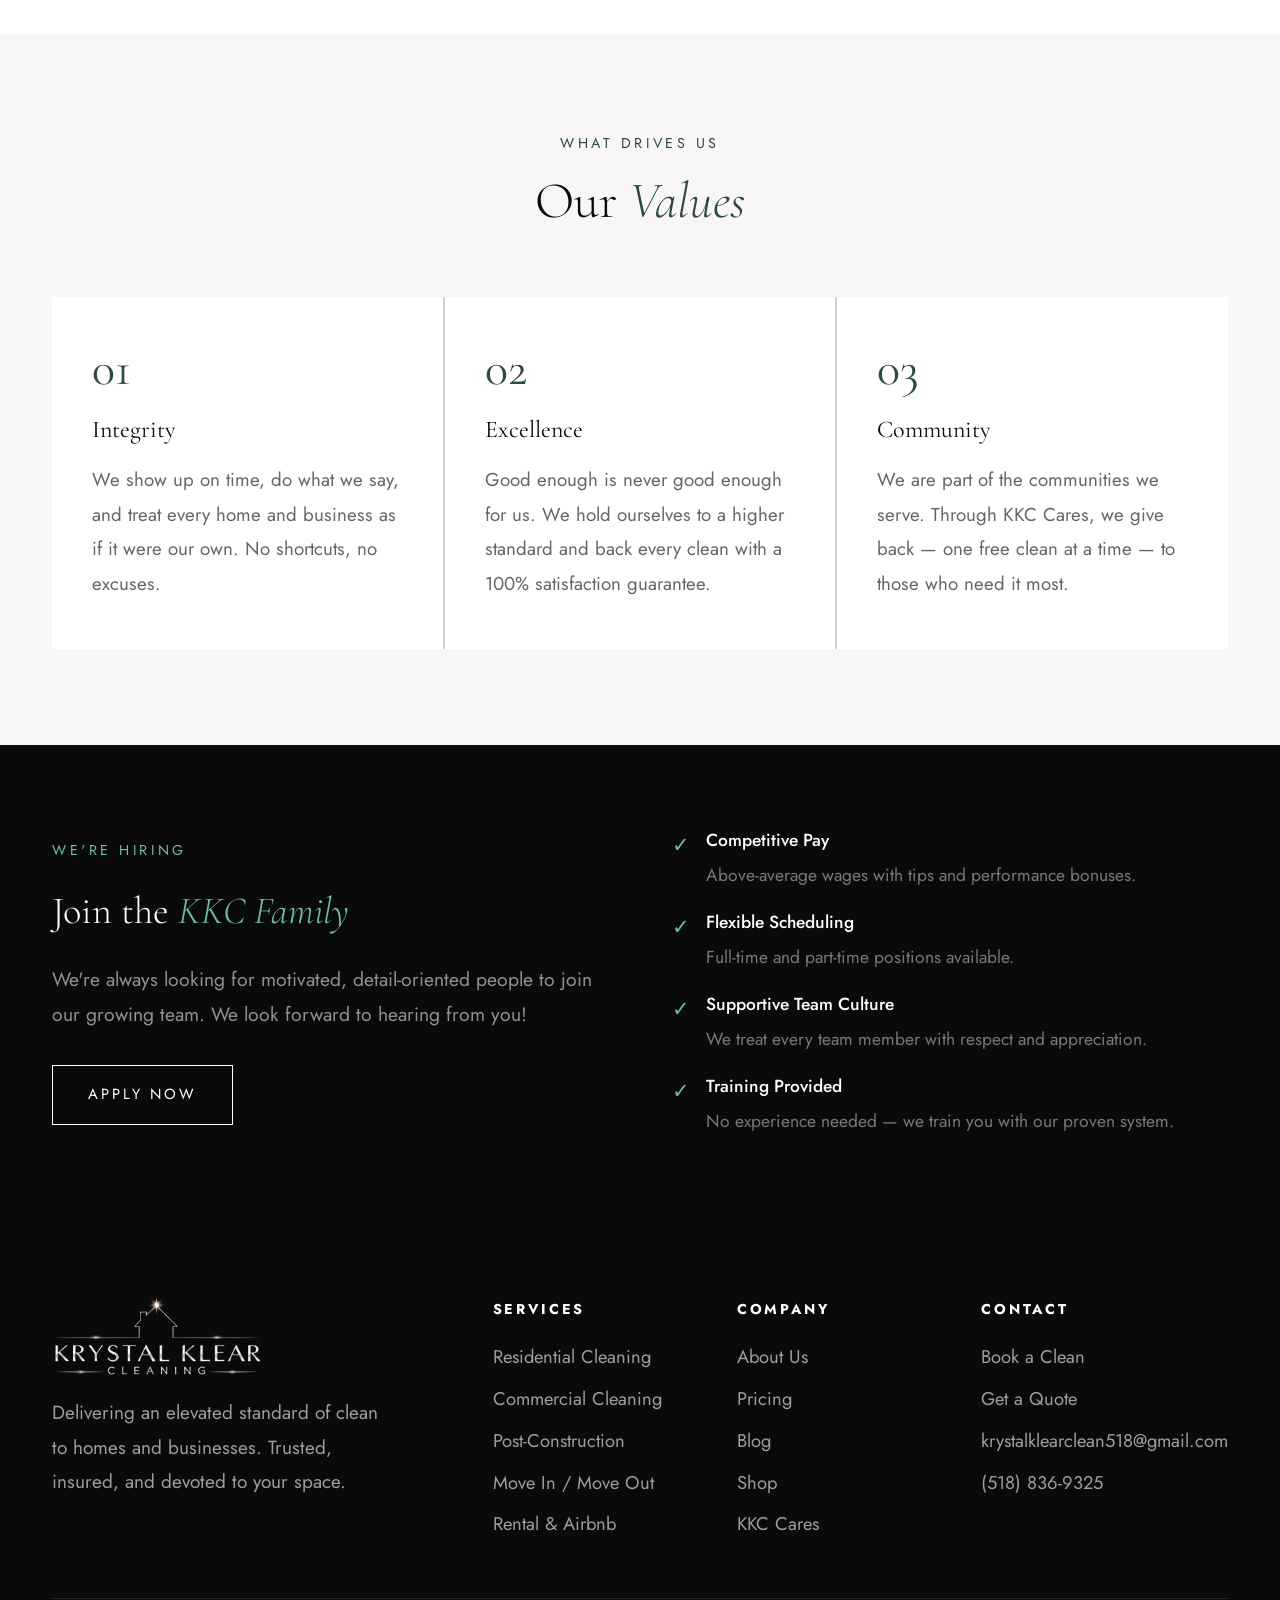
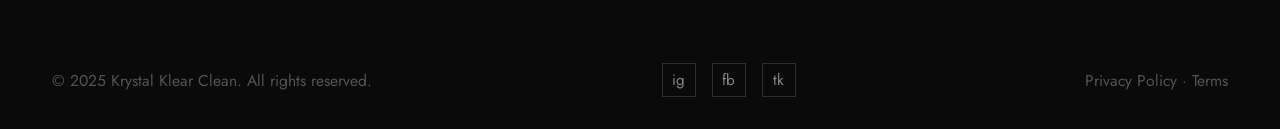
==== commit 0a15c1dd: "Remove Meet Our Team section from About page Co-Authored-By: Claude Opus 5.5 <noreply@anthropic.com>" ====
--- a/about.html
+++ b/about.html
@@ -38,13 +38,6 @@
 .value-card h3 { font-family: var(--font-serif); font-size: 1.5rem; font-weight: 400; margin-bottom: 0.75rem; }
 .value-card p { font-size: 1.17rem; color: var(--dark-gray); line-height: 1.85; }
 
-.team-section { padding: 7rem 0; }
-.team-header { text-align: center; margin-bottom: 5rem; }
-.team-grid { display: grid; grid-template-columns: repeat(3,1fr); gap: 3rem; }
-.team-card { text-align: center; }
-.member-name { font-family: var(--font-serif); font-size: 1.48rem; font-weight: 400; margin-bottom: 0.3rem; }
-.member-title { font-family: var(--font-sans); font-size: 0.84rem; letter-spacing: 0.2em; text-transform: uppercase; color: var(--green); }
-.member-divider { width: 30px; height: 1px; background: var(--mid-gray); margin: 0.8rem auto; }
 
 .join-banner { background: var(--black); padding: 5rem 0; }
 .join-banner-inner { display: grid; grid-template-columns: 1fr 1fr; gap: 4rem; align-items: center; }
@@ -74,7 +67,7 @@
   <div class="container">
     <div class="about-story-inner">
       <div class="about-story-img">
-        <img src="assets/becky.jpg" alt="Becky, Founder of Krystal Klear Clean">
+        <img src="assets/becky.jpg" alt="Rebecca, Owner and Founder of Krystal Klear Clean">
         <div class="about-story-img-accent">
           <div class="num">7+</div>
           <div class="lbl">Years Serving<br>the Community</div>
@@ -108,25 +101,6 @@
   </div>
 </div>
 
-<div class="team-section">
-  <div class="container">
-    <div class="team-header">
-      <span class="section-label">The People Behind the Clean</span>
-      <h2 class="section-title">Meet Our <em>Team</em></h2>
-      <p class="section-subtitle" style="text-align:center;margin:1rem auto 0;">Every member of the KKC team is background-checked, trained, and passionate about delivering an outstanding experience.</p>
-    </div>
-    <div class="team-grid">
-      <div class="team-card"><div class="member-name">Becky</div><div class="member-title">Founder</div><div class="member-divider"></div></div>
-      <div class="team-card"><div class="member-name">Marissa</div><div class="member-title">General Manager</div><div class="member-divider"></div></div>
-      <div class="team-card"><div class="member-name">Annie</div><div class="member-title">Field Manager</div><div class="member-divider"></div></div>
-      <div class="team-card"><div class="member-name">Liana</div><div class="member-title">Team Lead</div><div class="member-divider"></div></div>
-      <div class="team-card"><div class="member-name">Danielle</div><div class="member-title">Office Manager</div><div class="member-divider"></div></div>
-      <div class="team-card"><div class="member-name">Savannah</div><div class="member-title">Cleaning Technician</div><div class="member-divider"></div></div>
-      <div class="team-card"><div class="member-name">Kim</div><div class="member-title">Cleaning Technician</div><div class="member-divider"></div></div>
-    </div>
-  </div>
-</div>
-
 <div class="join-banner">
   <div class="container">
     <div class="join-banner-inner">
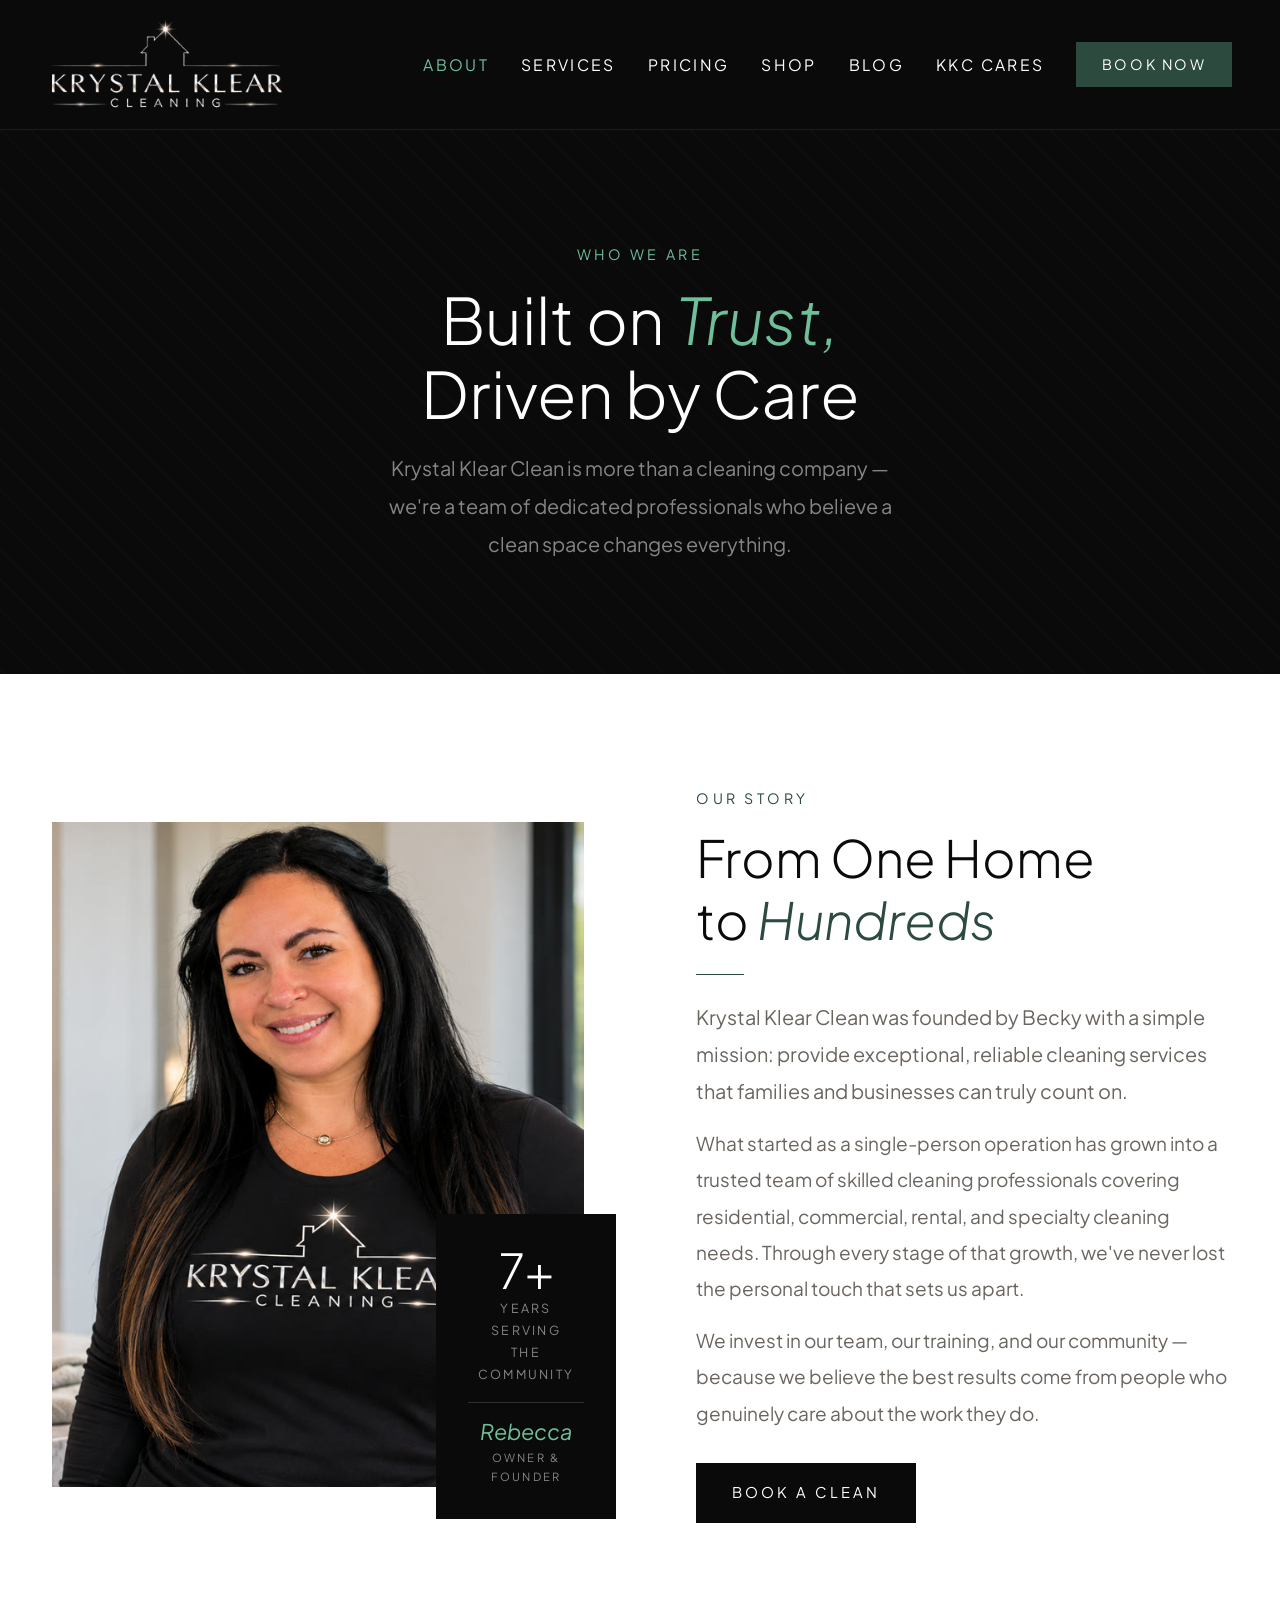
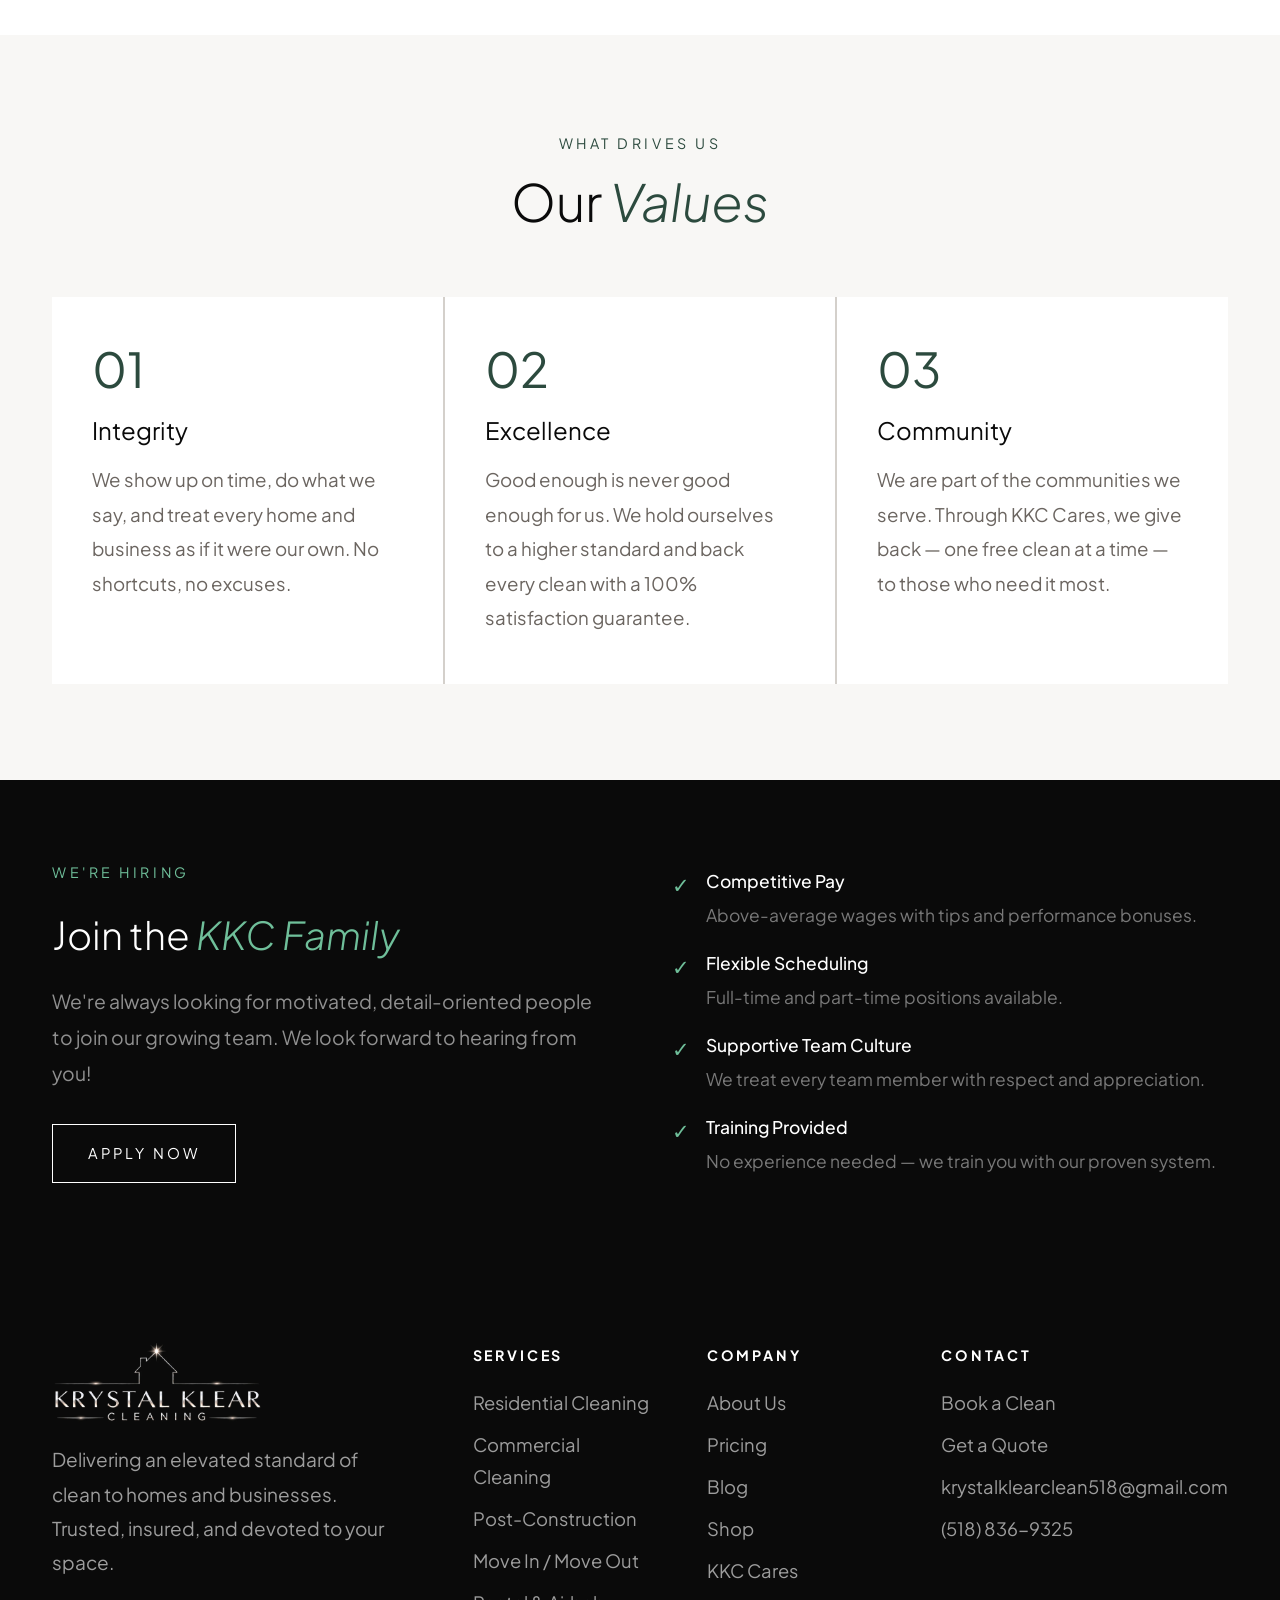
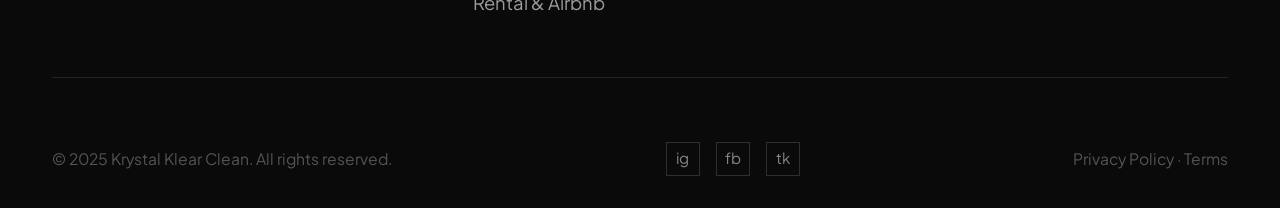
==== commit 9effdde0: "Switch site font to Plus Jakarta Sans Co-Authored-By: Claude Opus 5.5 <noreply@anthropic.com>" ====
--- a/about.html
+++ b/about.html
@@ -9,7 +9,7 @@
   <link rel="apple-touch-icon" href="assets/apple-touch-icon.png?v=3">
   <link rel="preconnect" href="https://fonts.googleapis.com">
   <link rel="preconnect" href="https://fonts.gstatic.com" crossorigin>
-  <link href="https://fonts.googleapis.com/css2?family=Cormorant+Garamond:ital,wght@0,300;0,400;0,500;1,300;1,400&family=Jost:wght@300;400;500;600&display=swap" rel="stylesheet">
+  <link href="https://fonts.googleapis.com/css2?family=Plus+Jakarta+Sans:ital,wght@0,300;0,400;0,500;0,600;1,300;1,400&display=swap" rel="stylesheet">
   <link rel="stylesheet" href="assets/kkc.css">
   <style>
 .about-hero { background: var(--black); padding: 7rem 0; text-align: center; position: relative; overflow: hidden; }
--- a/assets/kkc.css
+++ b/assets/kkc.css
@@ -1,4 +1,4 @@
-@import url('https://fonts.googleapis.com/css2?family=Cormorant+Garamond:ital,wght@0,300;0,400;0,500;1,300;1,400&family=Jost:wght@300;400;500;600&display=swap');
+@import url('https://fonts.googleapis.com/css2?family=Plus+Jakarta+Sans:ital,wght@0,300;0,400;0,500;0,600;1,300;1,400&display=swap');
 
 :root {
   --black:      #0a0a0a;
@@ -9,8 +9,8 @@
   --dark-gray:  #6b6560;
   --green:      #2c4a3e;
   --green-light: #6fbf9a;
-  --font-serif: 'Cormorant Garamond', Georgia, serif;
-  --font-sans:  'Jost', 'Helvetica Neue', Arial, sans-serif;
+  --font-serif: 'Plus Jakarta Sans', 'Helvetica Neue', Arial, sans-serif;
+  --font-sans:  'Plus Jakarta Sans', 'Helvetica Neue', Arial, sans-serif;
   --max-w:      1240px;
   --transition: 0.3s ease;
 }
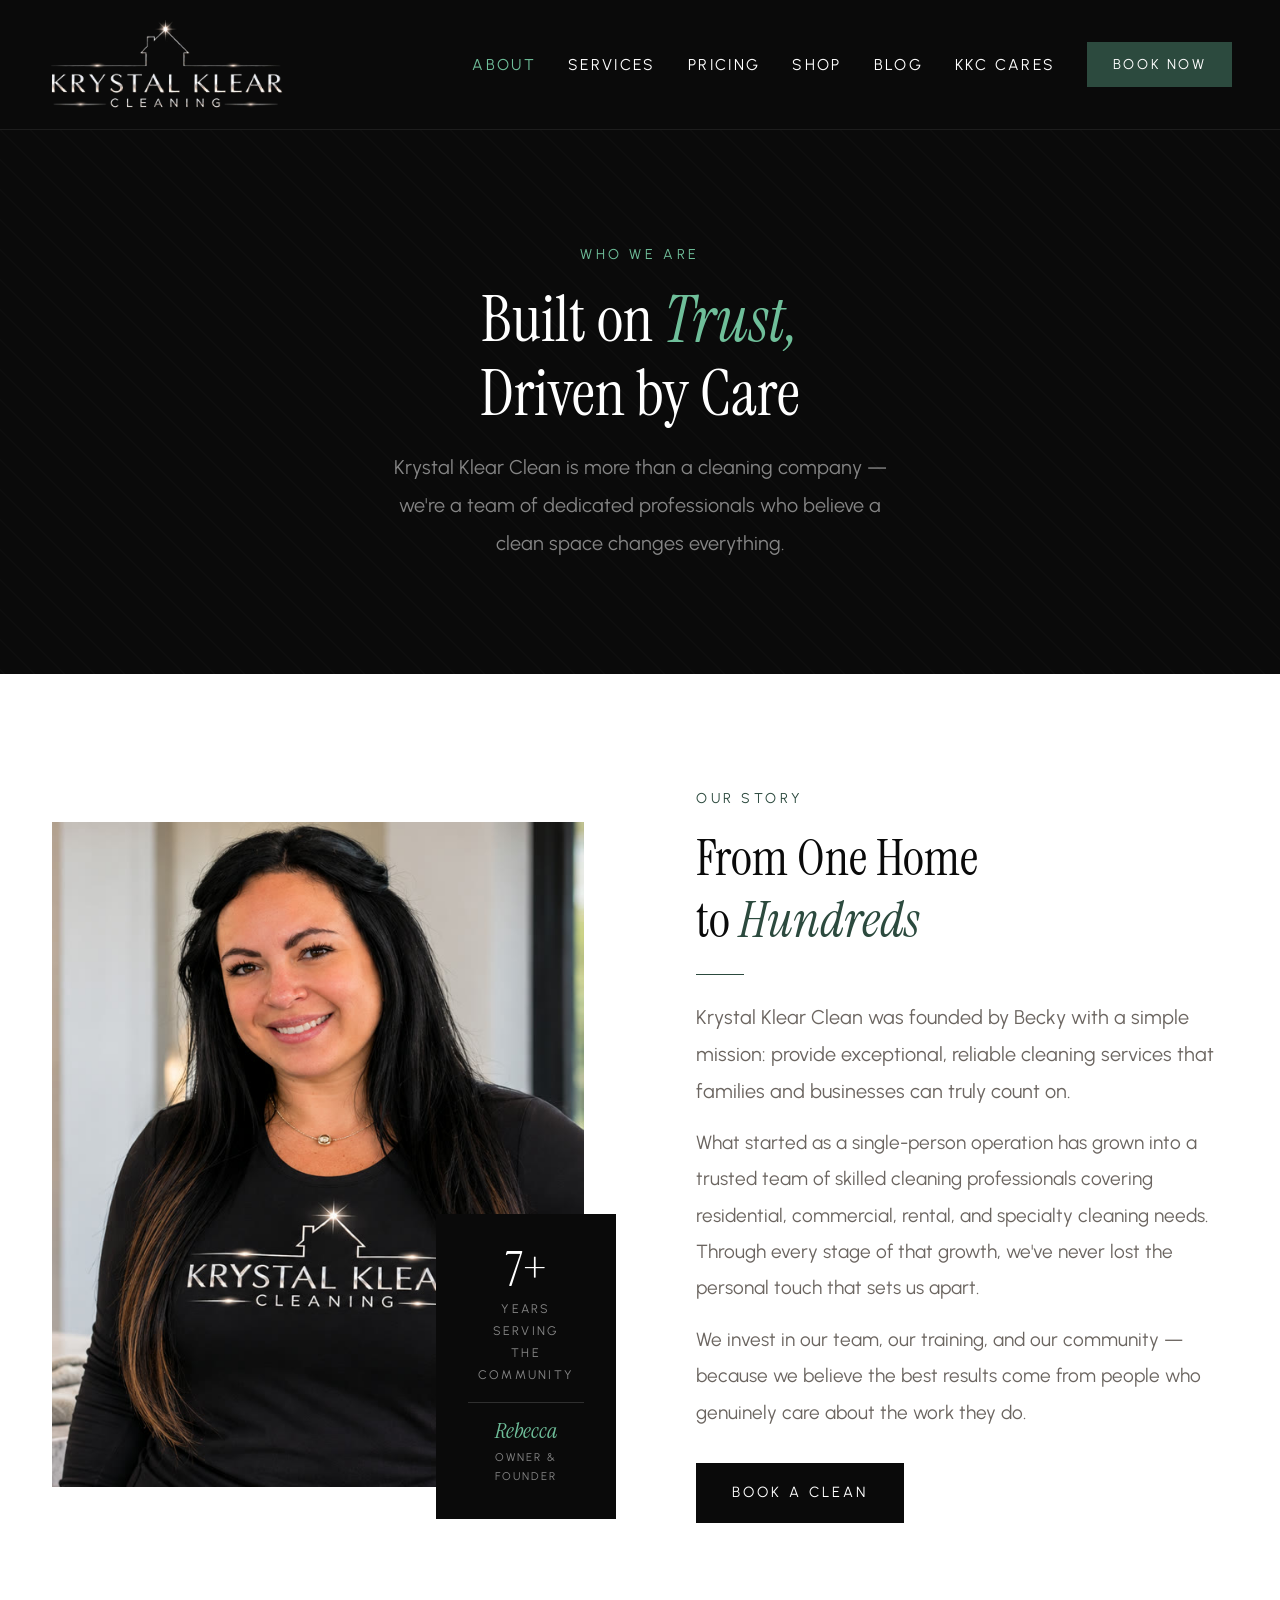
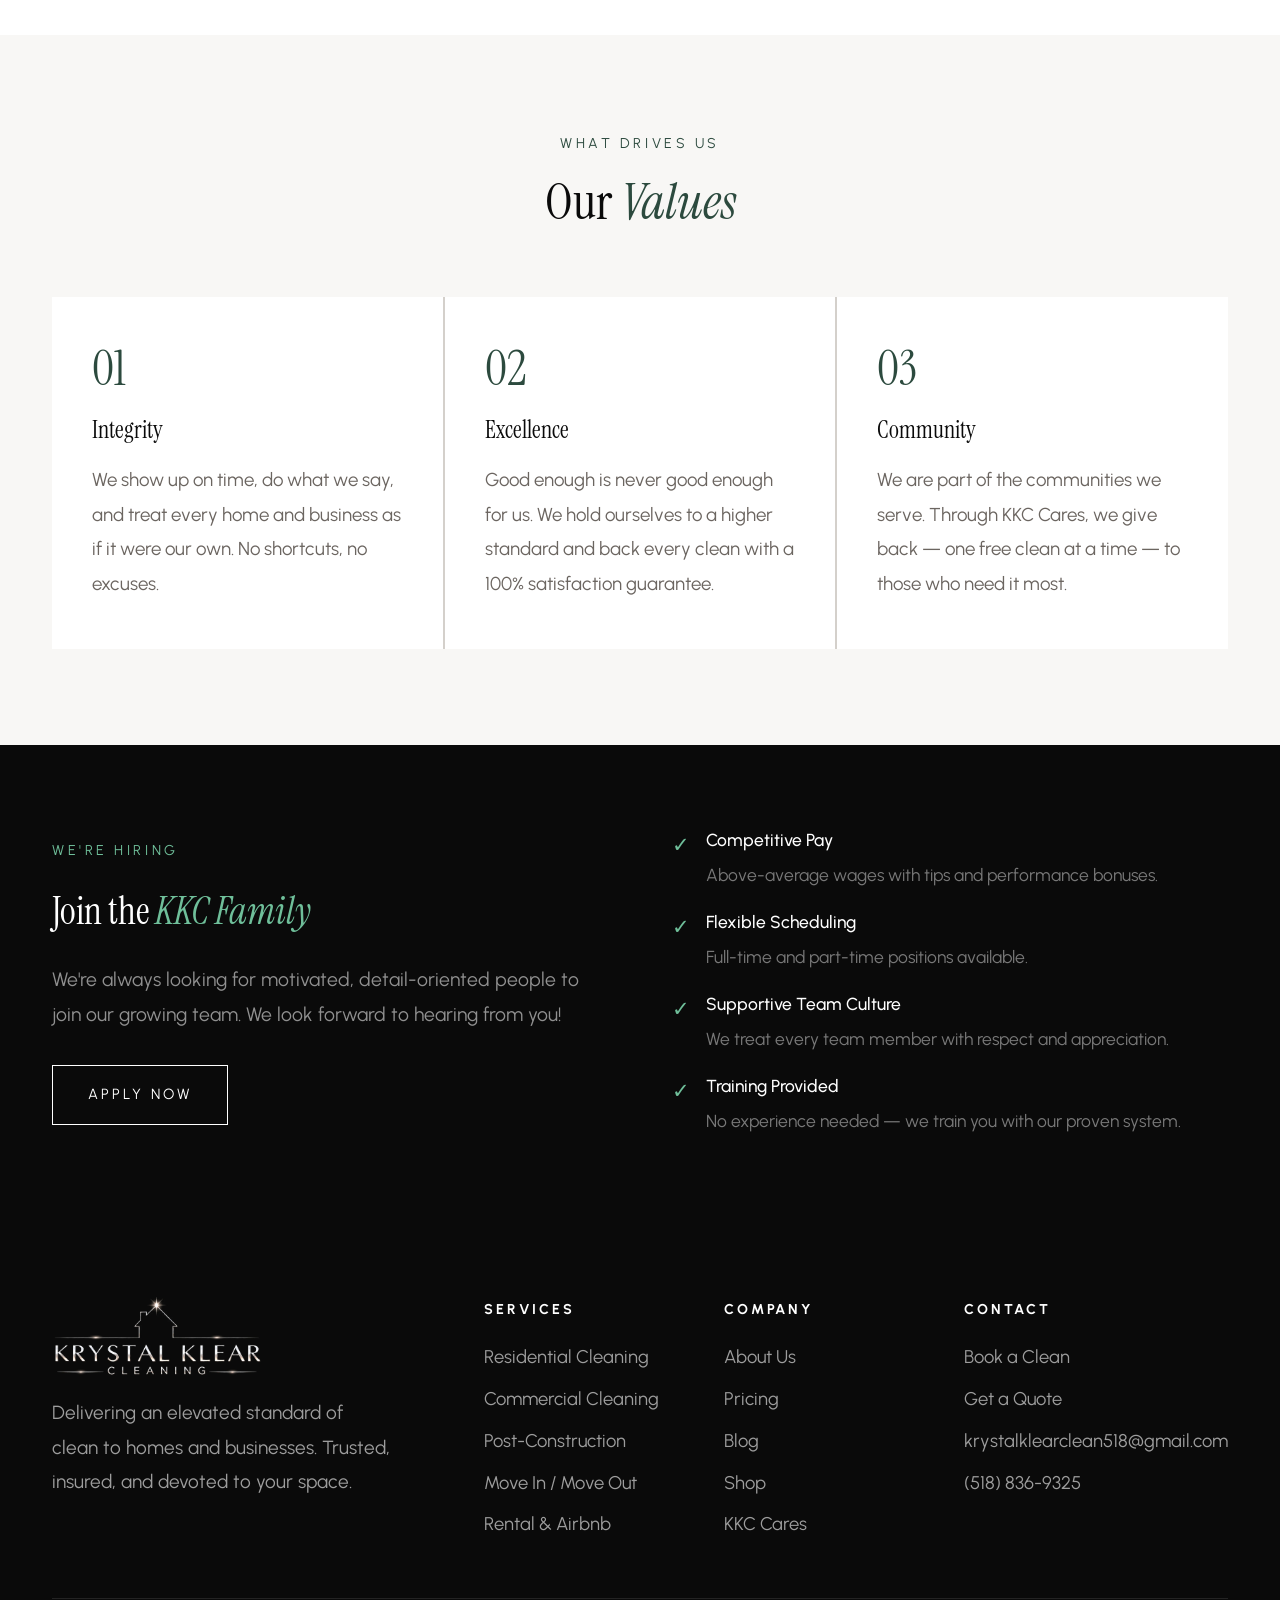
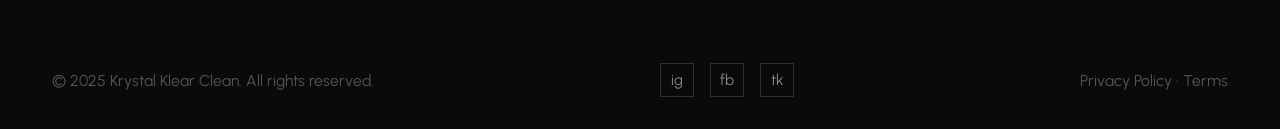
==== commit efe86711: "Fonts: Instrument Serif headings, Urbanist body Co-Authored-By: Claude Opus 5.5 <noreply@anthropic.c" ====
--- a/about.html
+++ b/about.html
@@ -9,7 +9,7 @@
   <link rel="apple-touch-icon" href="assets/apple-touch-icon.png?v=3">
   <link rel="preconnect" href="https://fonts.googleapis.com">
   <link rel="preconnect" href="https://fonts.gstatic.com" crossorigin>
-  <link href="https://fonts.googleapis.com/css2?family=Plus+Jakarta+Sans:ital,wght@0,300;0,400;0,500;0,600;1,300;1,400&display=swap" rel="stylesheet">
+  <link href="https://fonts.googleapis.com/css2?family=Instrument+Serif:ital@0;1&family=Urbanist:ital,wght@0,300;0,400;0,500;0,600;1,400&display=swap" rel="stylesheet">
   <link rel="stylesheet" href="assets/kkc.css">
   <style>
 .about-hero { background: var(--black); padding: 7rem 0; text-align: center; position: relative; overflow: hidden; }
--- a/assets/kkc.css
+++ b/assets/kkc.css
@@ -1,4 +1,4 @@
-@import url('https://fonts.googleapis.com/css2?family=Plus+Jakarta+Sans:ital,wght@0,300;0,400;0,500;0,600;1,300;1,400&display=swap');
+@import url('https://fonts.googleapis.com/css2?family=Instrument+Serif:ital@0;1&family=Urbanist:ital,wght@0,300;0,400;0,500;0,600;1,400&display=swap');
 
 :root {
   --black:      #0a0a0a;
@@ -9,8 +9,8 @@
   --dark-gray:  #6b6560;
   --green:      #2c4a3e;
   --green-light: #6fbf9a;
-  --font-serif: 'Plus Jakarta Sans', 'Helvetica Neue', Arial, sans-serif;
-  --font-sans:  'Plus Jakarta Sans', 'Helvetica Neue', Arial, sans-serif;
+  --font-serif: 'Instrument Serif', Georgia, serif;
+  --font-sans:  'Urbanist', 'Helvetica Neue', Arial, sans-serif;
   --max-w:      1240px;
   --transition: 0.3s ease;
 }
